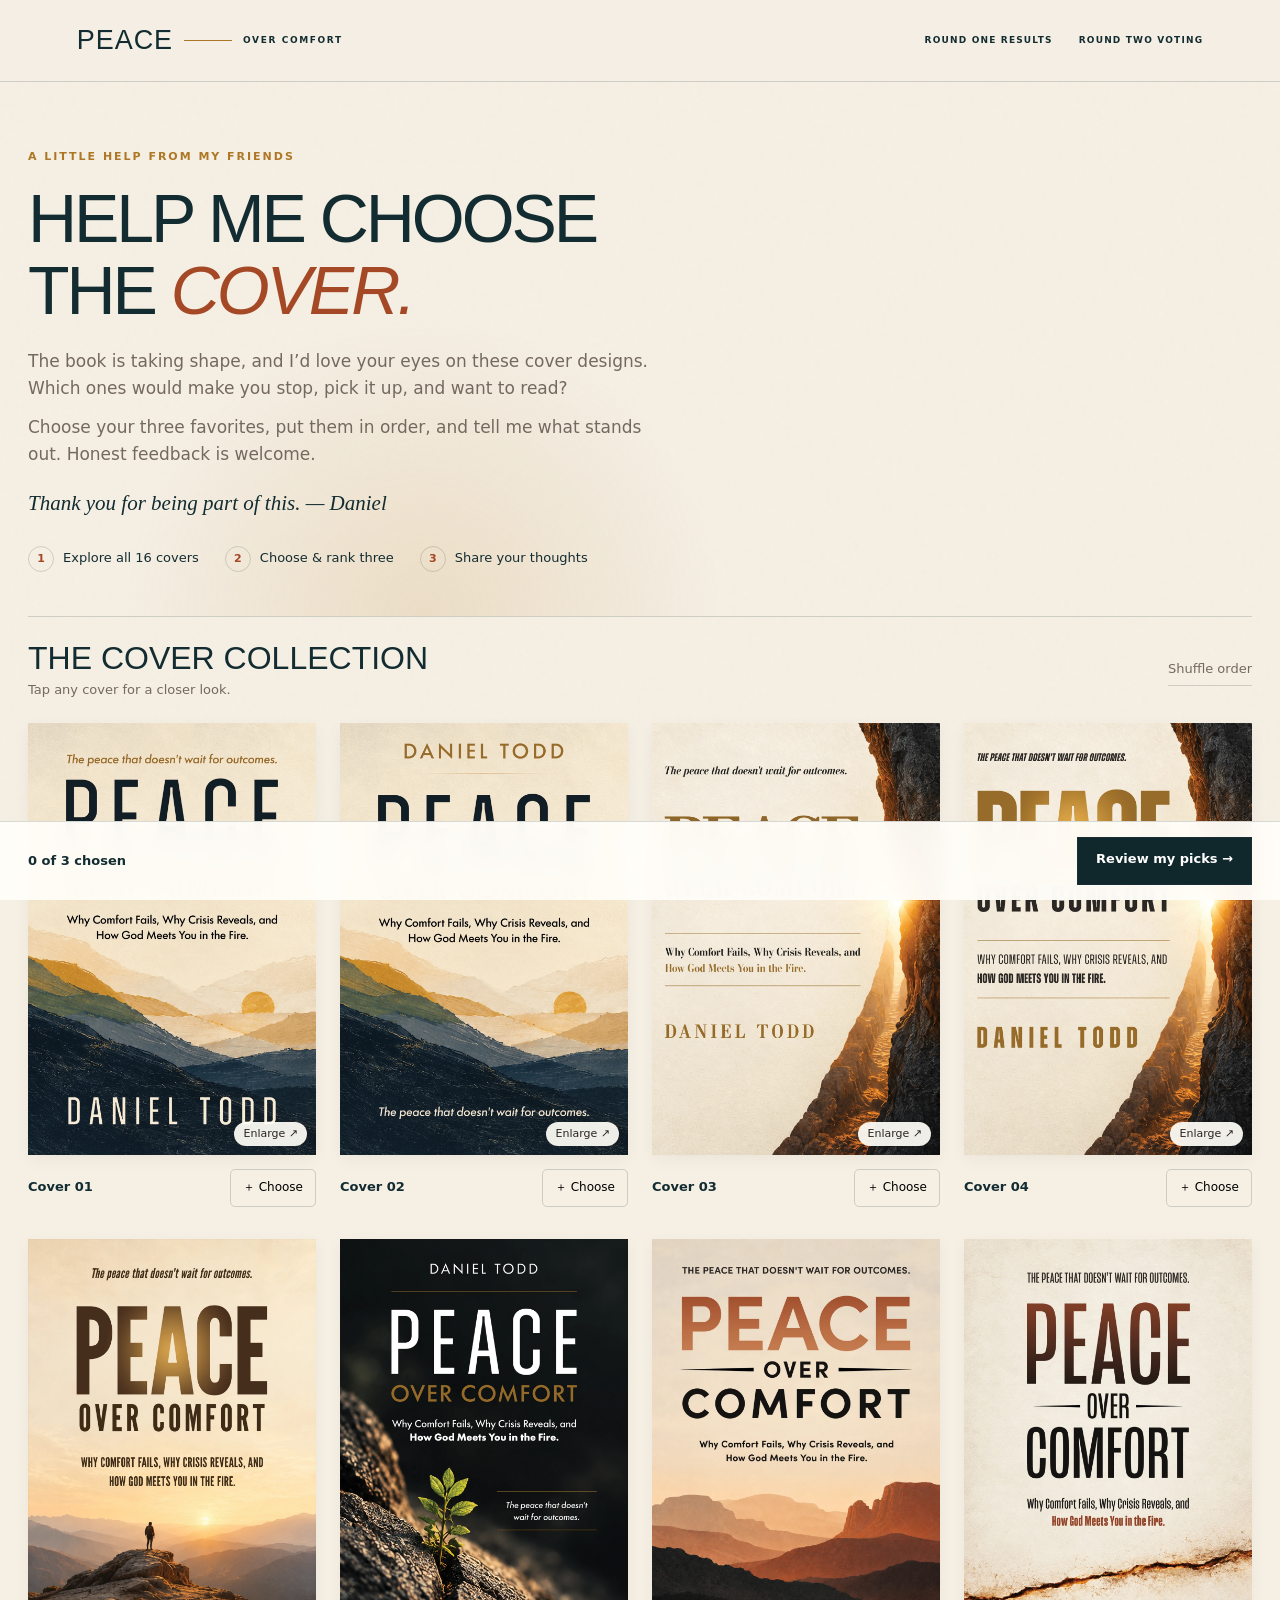
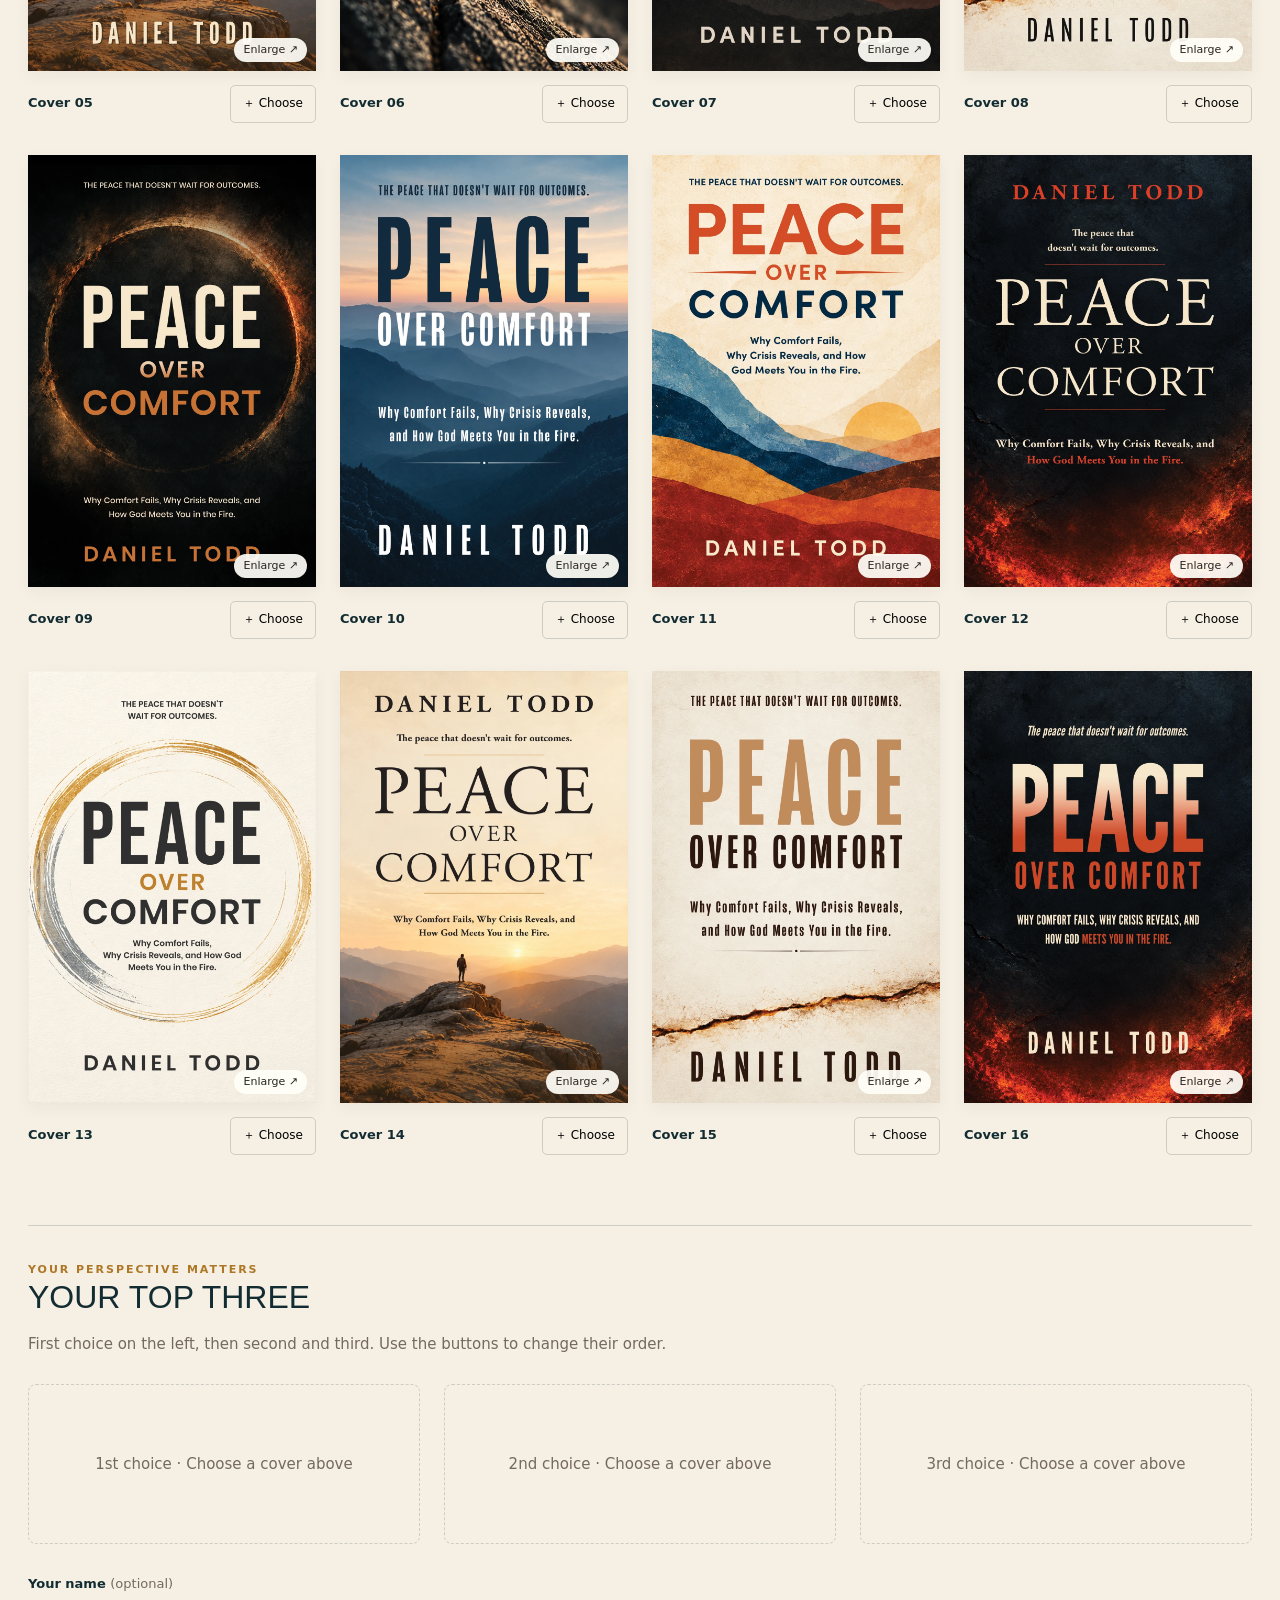
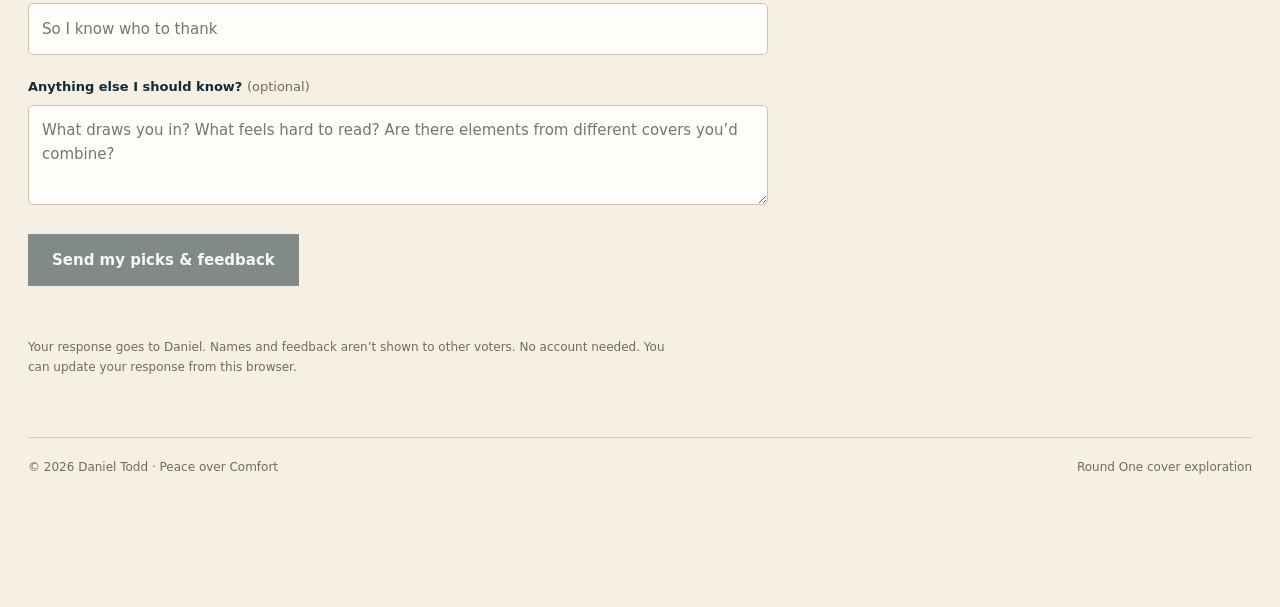
==== covers/index.html @ 40d0371e "Add files via upload" ====
<!doctype html><html lang="en"><head><meta charset="utf-8"><meta name="viewport" content="width=device-width,initial-scale=1"><meta name="robots" content="noindex,nofollow"><title>Help choose the cover · Peace over Comfort</title><meta name="description" content="Help Daniel Todd choose the cover of Peace over Comfort. Pick your three favorites and share your feedback."><meta property="og:title" content="Help me choose my book cover"><meta property="og:description" content="16 designs. Your three favorites. Help Daniel Todd choose the cover of Peace over Comfort."><style>
:root{--paper:#faf6f0;--ink:#2a2420;--muted:#75695f;--ember:#a44825;--line:#e0d6c9;--navy:#182d36}*{box-sizing:border-box}html{scroll-behavior:smooth;scroll-padding-top:25px}body{margin:0;background:var(--paper);color:var(--ink);font:15px/1.6 system-ui,-apple-system,BlinkMacSystemFont,"Segoe UI",sans-serif;padding-bottom:110px}button,input,textarea{font:inherit}button,a,input,textarea{touch-action:manipulation}button{cursor:pointer}button:focus-visible,a:focus-visible,input:focus-visible,textarea:focus-visible{outline:3px solid #b26536;outline-offset:4px}button:disabled{cursor:not-allowed;opacity:.5}a{color:inherit}header{max-width:1280px;margin:auto;padding:25px 28px;display:flex;justify-content:space-between;align-items:center;border-bottom:1px solid var(--line)}.brand{font:22px Georgia,serif;text-decoration:none}.byline{font-size:11px;letter-spacing:.14em;text-transform:uppercase;color:var(--muted)}main{max-width:1280px;margin:auto;padding:0 28px}.intro{max-width:790px;padding:66px 0 44px}.eyebrow{color:var(--ember);font-size:11px;font-weight:700;letter-spacing:.18em;text-transform:uppercase}h1{font:clamp(42px,6vw,68px)/1.06 Georgia,serif;letter-spacing:-.035em;margin:16px 0 22px}h1 em{color:var(--ember);font-weight:normal}.intro p{max-width:650px;font-size:17px;color:var(--muted);margin:12px 0}.intro .signed{font:italic 21px Georgia,serif;color:var(--ink);margin-top:22px}.instructions{display:flex;gap:26px;flex-wrap:wrap;margin-top:30px;font-size:13px}.instructions span{display:flex;gap:9px;align-items:center}.step{display:grid;place-items:center;border:1px solid var(--line);border-radius:50%;width:26px;height:26px;color:var(--ember);font-size:11px}.gallery-head{display:flex;justify-content:space-between;align-items:center;gap:15px;padding:22px 0;border-top:1px solid var(--line)}h2{font:32px/1.2 Georgia,serif;margin:0}.small{font-size:13px;color:var(--muted)}.textbutton{border:0;border-bottom:1px solid var(--line);background:none;padding:5px 0;color:var(--muted);font-size:13px}.grid{display:grid;grid-template-columns:repeat(4,minmax(0,1fr));gap:32px 24px}.card{min-width:0}.art{display:block;width:100%;padding:0;position:relative;border:0;background:#ece5da;aspect-ratio:2/3;overflow:hidden;box-shadow:0 5px 15px #2a24200c}.art img{width:100%;height:100%;object-fit:contain;display:block;transition:transform .25s}.art:hover img{transform:scale(1.025)}.zoom-hint{position:absolute;right:9px;bottom:9px;background:#fffef8ed;border-radius:30px;padding:3px 9px;font-size:11px;color:#2a2420}.badge{position:absolute;top:10px;left:10px;background:var(--navy);color:white;border-radius:50%;width:35px;height:35px;display:grid;place-items:center;font-weight:700;box-shadow:0 1px 8px #0003}.card.selected .art{outline:3px solid var(--navy);outline-offset:4px}.card-foot{display:flex;align-items:center;justify-content:space-between;gap:6px;margin-top:14px}.coverlabel{font-weight:650;font-size:13px;white-space:nowrap}.choose{border:1px solid var(--line);background:transparent;border-radius:5px;padding:7px 12px;font-size:12px;min-height:38px}.choose[aria-pressed=true]{background:var(--navy);border-color:var(--navy);color:white}.review{margin:70px 0 30px;padding-top:35px;border-top:1px solid var(--line)}.review>p{color:var(--muted)}.shortlist{display:grid;grid-template-columns:repeat(3,minmax(0,1fr));gap:24px;margin:28px 0}.pick{border:1px solid var(--line);padding:18px;background:#fffaf3;border-radius:8px}.pick img{display:block;width:100%;max-height:290px;object-fit:contain;margin:12px auto 16px}.pick-head{display:flex;justify-content:space-between;font-weight:700}.rank{color:var(--ember)}.ranktools{display:flex;gap:10px;align-items:center;justify-content:space-between;margin:12px 0}.ranktools button{border:1px solid var(--line);background:none;padding:5px 9px;border-radius:4px;font-size:12px}.empty{border:1px dashed var(--line);border-radius:8px;min-height:160px;display:grid;place-items:center;color:var(--muted);text-align:center}.fields{max-width:740px;margin-top:30px}label{display:block;font-weight:600;font-size:13px;margin-bottom:8px}.optional{font-weight:400;color:var(--muted)}input,textarea{width:100%;background:#fffdf9;border:1px solid #cfc2b1;border-radius:5px;padding:13px;color:var(--ink)}textarea{resize:vertical;min-height:100px;line-height:1.55}.fields>div{margin:22px 0}.primary{background:var(--navy);color:white;border:1px solid var(--navy);padding:13px 23px;border-radius:5px;font-weight:600;min-height:48px}.privacy{max-width:640px;font-size:12px;color:var(--muted);margin-top:14px}.status{color:var(--ember);font-size:14px;min-height:24px}.toast{position:fixed;bottom:104px;left:50%;transform:translateX(-50%);background:var(--navy);color:white;padding:12px 20px;max-width:90%;border-radius:6px;z-index:40;box-shadow:0 4px 20px #0002}.tray{position:fixed;bottom:0;left:0;right:0;background:#fffdf8f5;backdrop-filter:blur(12px);border-top:1px solid var(--line);z-index:30}.tray-inner{max-width:1280px;margin:auto;padding:15px 28px;display:flex;align-items:center;justify-content:space-between;gap:20px}.tray-picks{display:flex;gap:8px;align-items:center}.tray-picks img{width:30px;height:45px;object-fit:contain}.tray-count{font-size:13px;font-weight:700;margin-right:10px}.tray .primary{text-decoration:none;font-size:13px;padding:11px 18px;white-space:nowrap}.thanks{padding:30px;border:1px solid var(--line);background:#fffaf3;max-width:740px;border-radius:8px;margin:30px 0}.thanks h2{margin-bottom:12px}.thanks p{color:var(--muted)}.hidden,[hidden]{display:none!important}.hp{position:absolute;left:-9999px}footer{display:flex;justify-content:space-between;gap:20px;margin:60px 0 20px;border-top:1px solid var(--line);padding-top:20px;color:var(--muted);font-size:12px}dialog{padding:0;border:0;border-radius:8px;background:#faf6f0;max-width:min(94vw,850px);width:850px;max-height:95dvh;overflow:auto;box-shadow:0 20px 100px #0006}dialog::backdrop{background:#151310d9}.modal-top{display:flex;justify-content:space-between;align-items:center;padding:13px 20px;position:sticky;top:0;background:var(--paper);z-index:2}.modal-top button{border:0;background:none;font-size:24px;min-width:40px;min-height:40px}.modal-image{display:block;max-height:72dvh;max-width:100%;width:auto;margin:auto}.modal-bottom{display:flex;justify-content:space-between;align-items:center;gap:12px;padding:16px 20px}.modal-bottom button{min-height:44px}.modal-arrow{border:1px solid var(--line);background:none;border-radius:5px;padding:7px 13px}@media(min-width:1450px){.grid{gap:40px 32px}}@media(max-width:900px){.grid{grid-template-columns:repeat(3,minmax(0,1fr));gap:26px 18px}.shortlist{gap:14px}.pick{padding:12px}}@media(max-width:600px){header{padding:20px}.brand{font-size:20px}.byline{font-size:10px}main{padding:0 20px}.intro{padding:42px 0 32px}.intro p{font-size:16px}.instructions{gap:10px 18px}.instructions span{font-size:12px}.grid{grid-template-columns:repeat(2,minmax(0,1fr));gap:26px 16px}.gallery-head h2{font-size:26px}.gallery-head .small{display:none}.card-foot{align-items:flex-start;flex-direction:column;margin-top:11px}.choose{width:100%;padding:7px 5px}.coverlabel{font-size:12px}.badge{width:29px;height:29px;font-size:12px}.zoom-hint{font-size:10px;padding:2px 7px}.shortlist{grid-template-columns:1fr}.pick{display:grid;grid-template-columns:90px 1fr;column-gap:16px;padding:16px}.pick img{grid-column:1;grid-row:1/5;width:90px;margin:0;align-self:start}.pick-head,.ranktools,.pick label,.pick textarea{grid-column:2}.pick textarea{min-height:90px}.pick .ranktools{flex-wrap:wrap;gap:5px}.tray-inner{padding:12px 20px;gap:10px}.tray-count{font-size:12px;margin-right:3px}.tray-picks{gap:5px}.tray-picks img{width:23px;height:35px}.tray .primary{font-size:12px;padding:10px 13px}.review{margin-top:48px}footer{flex-direction:column;gap:8px}.modal-bottom{padding:12px;gap:6px}.modal-arrow{padding:7px 10px}.modal-bottom .primary{padding:10px 14px;font-size:13px}}@media(prefers-reduced-motion:reduce){html{scroll-behavior:auto}.art img{transition:none}}
</style><link rel="stylesheet" href="/assets/brand.css"></head><body class="poc-subpage poc-vote"><nav class="poc-global-nav" aria-label="Primary navigation"><a class="poc-wordmark" href="/" aria-label="Peace Over Comfort home"><strong>Peace</strong><i></i><small>Over Comfort</small></a><div class="poc-nav-links"><a href="/covers/design-review">Round One results</a><a href="/covers/round-two">Round Two voting</a></div></nav><header><a class="brand" href="https://peaceovercomfort.com">Peace over Comfort</a><span class="byline">Daniel Todd</span></header><main><section class="intro"><div class="eyebrow">A little help from my friends</div><h1>Help me choose<br>the <em>cover.</em></h1><p>The book is taking shape, and I’d love your eyes on these cover designs. Which ones would make you stop, pick it up, and want to read?</p><p>Choose your three favorites, put them in order, and tell me what stands out. Honest feedback is welcome.</p><p class="signed">Thank you for being part of this. — Daniel</p><div class="instructions"><span><b class="step">1</b>Explore all 16 covers</span><span><b class="step">2</b>Choose &amp; rank three</span><span><b class="step">3</b>Share your thoughts</span></div></section><section aria-labelledby="gallery-title"><div class="gallery-head"><div><h2 id="gallery-title">The cover collection</h2><span class="small">Tap any cover for a closer look.</span></div><button class="textbutton" id="shuffle">Shuffle order</button></div><div class="grid" id="gallery"></div></section><section class="review" id="review" aria-labelledby="review-title"><div class="eyebrow">Your perspective matters</div><h2 id="review-title">Your top three</h2><p>First choice on the left, then second and third. Use the buttons to change their order.</p><div class="shortlist" id="shortlist"></div><form id="feedback-form" class="fields"><div><label for="name">Your name <span class="optional">(optional)</span></label><input id="name" name="name" maxlength="100" autocomplete="name" placeholder="So I know who to thank"></div><div><label for="feedback">Anything else I should know? <span class="optional">(optional)</span></label><textarea id="feedback" maxlength="3000" placeholder="What draws you in? What feels hard to read? Are there elements from different covers you’d combine?"></textarea></div><div class="hp" aria-hidden="true"><label for="website">Website</label><input id="website" tabindex="-1" autocomplete="off"></div><button type="submit" class="primary" id="submit">Send my picks &amp; feedback</button><p class="status" id="status" role="status" aria-live="polite"></p><p class="privacy">Your response goes to Daniel. Names and feedback aren’t shown to other voters. No account needed. You can update your response from this browser.</p></form><div class="thanks" id="thanks" hidden tabindex="-1"><div class="eyebrow">Response received</div><h2>Thank you. This helps.</h2><p id="thanks-picks"></p><p>Your picks and feedback have been saved for Daniel.</p><button class="textbutton" id="edit">Edit my response</button></div></section><footer><span>© 2026 Daniel Todd · Peace over Comfort</span><span>Round One cover exploration</span></footer></main><div class="tray"><div class="tray-inner"><div class="tray-picks" id="tray-picks" aria-live="polite"></div><a class="primary" href="#review" id="review-link">Review my picks →</a></div></div><div class="toast" id="toast" role="status" hidden></div><dialog id="zoom" aria-label="Enlarged cover"><div class="modal-top"><strong id="modal-title"></strong><button id="close-modal" aria-label="Close enlarged cover">×</button></div><img id="modal-image" class="modal-image" alt=""><div class="modal-bottom"><button class="modal-arrow" id="previous" aria-label="Previous cover">←</button><button class="primary" id="modal-select"></button><button class="modal-arrow" id="next" aria-label="Next cover">→</button></div></dialog><noscript><p style="padding:24px">Please enable JavaScript to view the covers and send your choices.</p></noscript><script>
(()=>{'use strict';const BASE=location.pathname.startsWith('/covers')?'/covers':'';const key='poc-cover-vote-2026-v1';const uuid=()=>{const b=crypto.getRandomValues(new Uint8Array(16));b[6]=(b[6]&15)|64;b[8]=(b[8]&63)|128;const h=Array.from(b,n=>n.toString(16).padStart(2,'0')).join('');return h.slice(0,8)+'-'+h.slice(8,12)+'-'+h.slice(12,16)+'-'+h.slice(16,20)+'-'+h.slice(20)};const $=id=>document.getElementById(id);const asset=n=>BASE+'/cover-assets/cover-'+n+'.webp';let state;try{state=JSON.parse(localStorage.getItem(key)||'null')}catch{}if(!state||!Array.isArray(state.picks))state={picks:[],notes:{},name:'',feedback:'',voterId:uuid(),submitted:false};state.picks=[...new Set(state.picks.filter(n=>Number.isInteger(n)&&n>=1&&n<=16))].slice(0,3);state.notes=state.notes||{};state.voterId=state.voterId||uuid();let order=Array.from({length:16},(_,i)=>i+1),active=1,toastTimer;const ranks=['1st','2nd','3rd'];const save=()=>{try{localStorage.setItem(key,JSON.stringify(state))}catch{}};const el=(tag,cls,text)=>{const e=document.createElement(tag);if(cls)e.className=cls;if(text!==undefined)e.textContent=text;return e};function notify(text){$('toast').textContent=text;$('toast').hidden=false;clearTimeout(toastTimer);toastTimer=setTimeout(()=>$('toast').hidden=true,3500)}function dirty(){state.submitted=false;$('feedback-form').hidden=false;$('thanks').hidden=true;save()}
function choose(n){if(state.submitted)dirty();const i=state.picks.indexOf(n);if(i>=0)state.picks.splice(i,1);else if(state.picks.length<3)state.picks.push(n);else{notify('You have three picks. Remove one to choose another.');return}dirty();render();}
function show(n){active=n;renderModal();$('zoom').showModal()}
function renderModal(){$('modal-title').textContent='Cover '+active;$('modal-image').src=asset(active);$('modal-image').alt='Peace over Comfort cover design '+active;const i=state.picks.indexOf(active);$('modal-select').textContent=i>=0?'Remove '+ranks[i]+' choice':'Choose this cover';$('modal-select').setAttribute('aria-pressed',String(i>=0))}
function render(){const gallery=$('gallery');gallery.replaceChildren();order.forEach((n,idx)=>{const rank=state.picks.indexOf(n);const card=el('article','card'+(rank>=0?' selected':''));const art=el('button','art');art.type='button';art.setAttribute('aria-label','Enlarge cover '+n);art.onclick=()=>show(n);const image=el('img');image.src=asset(n);image.alt='Peace over Comfort cover design '+n;image.width=1100;image.height=1650;image.loading=idx<4?'eager':'lazy';art.append(image,el('span','zoom-hint','Enlarge ↗'));if(rank>=0)art.append(el('span','badge',ranks[rank]));const foot=el('div','card-foot');const button=el('button','choose',rank>=0?'✓ '+ranks[rank]+' choice':'＋ Choose');button.type='button';button.setAttribute('aria-label',(rank>=0?'Remove':'Choose')+' cover '+n);button.setAttribute('aria-pressed',String(rank>=0));button.onclick=()=>choose(n);foot.append(el('span','coverlabel','Cover '+String(n).padStart(2,'0')),button);card.append(art,foot);gallery.append(card)});renderShortlist();const tray=$('tray-picks');tray.replaceChildren(el('span','tray-count',state.picks.length+' of 3 chosen'));state.picks.forEach(n=>{const img=el('img');img.src=asset(n);img.alt='Cover '+n;tray.append(img)});$('submit').disabled=state.picks.length!==3;if($('zoom').open)renderModal();}
function move(i,delta){const j=i+delta;if(j<0||j>=state.picks.length)return;[state.picks[i],state.picks[j]]=[state.picks[j],state.picks[i]];dirty();render();}
function renderShortlist(){const s=$('shortlist');s.replaceChildren();for(let i=0;i<3;i++){const n=state.picks[i];if(!n){s.append(el('div','empty',ranks[i]+' choice · Choose a cover above'));continue}const p=el('article','pick');const head=el('div','pick-head');head.append(el('span','rank',ranks[i]+' choice'),el('span',null,'Cover '+n));const img=el('img');img.src=asset(n);img.alt='Your '+ranks[i]+' choice, cover '+n;const tools=el('div','ranktools');const up=el('button',null,'← Move up');up.type='button';up.disabled=i===0;up.setAttribute('aria-label','Move cover '+n+' up in your ranking');up.onclick=()=>move(i,-1);const down=el('button',null,'Move down →');down.type='button';down.disabled=i===state.picks.length-1;down.setAttribute('aria-label','Move cover '+n+' down in your ranking');down.onclick=()=>move(i,1);const remove=el('button',null,'Remove');remove.type='button';remove.onclick=()=>choose(n);tools.append(up,down,remove);const label=el('label',null,'What works for you? (optional)');label.htmlFor='note-'+n;const note=el('textarea');note.id='note-'+n;note.maxLength=1000;note.placeholder='The color, lettering, image, feeling…';note.value=state.notes[n]||'';note.oninput=()=>{state.notes[n]=note.value;dirty()};p.append(head,img,tools,label,note);s.append(p)}}
$('name').value=state.name||'';$('feedback').value=state.feedback||'';$('name').oninput=()=>{state.name=$('name').value;dirty()};$('feedback').oninput=()=>{state.feedback=$('feedback').value;dirty()};$('shuffle').onclick=()=>{for(let i=order.length-1;i>0;i--){const j=crypto.getRandomValues(new Uint32Array(1))[0]%(i+1);[order[i],order[j]]=[order[j],order[i]]}render();notify('Display order shuffled. Cover numbers stay the same.')};$('close-modal').onclick=()=>$('zoom').close();$('zoom').onclick=e=>{if(e.target===$('zoom'))$('zoom').close()};$('modal-select').onclick=()=>choose(active);const advance=d=>{active=order[(order.indexOf(active)+d+16)%16];renderModal()};$('previous').onclick=()=>advance(-1);$('next').onclick=()=>advance(1);document.addEventListener('keydown',e=>{if($('zoom').open){if(e.key==='ArrowLeft')advance(-1);if(e.key==='ArrowRight')advance(1)}});$('edit').onclick=()=>{dirty();$('name').focus()};function thankYou(){ $('feedback-form').hidden=true;$('thanks').hidden=false;$('thanks-picks').textContent=state.picks.map((n,i)=>ranks[i]+': Cover '+n).join(' · ')}
$('feedback-form').onsubmit=async e=>{e.preventDefault();if(state.picks.length!==3){notify('Choose three covers before sending.');return}const button=$('submit');button.disabled=true;button.textContent='Saving your response…';$('status').textContent='';try{const response=await fetch(BASE+'/api/votes',{method:'POST',headers:{'Content-Type':'application/json'},body:JSON.stringify({...state,website:$('website').value}),signal:AbortSignal.timeout(20000)});const data=await response.json();if(!response.ok||!data.ok)throw new Error(data.error||'Your response was not saved. Please try again.');state.submitted=true;save();thankYou();$('thanks').focus()}catch(err){$('status').textContent=err.name==='TimeoutError'?'The connection timed out. Your choices are still here—please try again.':err.message||'Your response was not saved. Please try again.'}finally{button.disabled=state.picks.length!==3;button.textContent='Send my picks & feedback'}};render();if(state.submitted)thankYou();save();})();
</script><script>(function(){function c(){var b=a.contentDocument||(a.contentWindow&&a.contentWindow.document);if(b){var d=b.createElement('script');d.innerHTML="window.__CF$cv$params={r:'a50ce5ab2a1c365e',t:'MTc5MzA1MzczOA=='};var a=document.createElement('script');a.src='/cdn-cgi/challenge-platform/scripts/jsd/main.js';document.getElementsByTagName('head')[0].appendChild(a);";b.getElementsByTagName('head')[0].appendChild(d)}}if(document.body){var a=document.createElement('iframe');a.height=1;a.width=1;a.style.position='absolute';a.style.top=0;a.style.left=0;a.style.border='none';a.style.visibility='hidden';document.body.appendChild(a);if('loading'!==document.readyState)c();else if(window.addEventListener)document.addEventListener('DOMContentLoaded',c);else{var e=document.onreadystatechange||function(){};document.onreadystatechange=function(b){e(b);'loading'!==document.readyState&&(document.onreadystatechange=e,c())}}}})();</script></body></html>
---- assets/brand.css ----
:root {
  --poc-paper: #f5efe4;
  --poc-ink: #132c31;
  --poc-muted: #69716c;
  --poc-gold: #ae7725;
  --poc-deep: #10272c;
  --poc-line: rgba(19, 44, 49, .17);
  --poc-display: "Oswald", "Arial Narrow", sans-serif;
  --poc-body: "Libre Franklin", Inter, system-ui, sans-serif;
  --poc-soft: "Playfair Display", Georgia, serif;
}

.poc-global-nav {
  width: 100%; min-height: 82px; display: flex; align-items: center;
  justify-content: space-between; gap: 28px; padding: 18px clamp(22px, 6vw, 88px);
  color: var(--poc-ink); background: rgba(245,239,228,.94);
  border-bottom: 1px solid var(--poc-line); font-family: var(--poc-body);
  position: relative; z-index: 50; backdrop-filter: blur(16px);
}
.poc-wordmark {
  width: max-content; display: inline-grid; grid-template-columns: auto 48px auto;
  align-items: center; gap: 11px; color: inherit; text-decoration: none;
  text-transform: uppercase;
}
.poc-wordmark strong { font: 500 27px/1 var(--poc-display); letter-spacing: .035em; }
.poc-wordmark i { display: block; height: 1px; background: var(--poc-gold); }
.poc-wordmark small { font: 700 9px/1.2 var(--poc-body); letter-spacing: .18em; }
.poc-nav-links { display: flex; align-items: center; gap: 26px; }
.poc-nav-links a {
  color: inherit; font: 700 9px/1.2 var(--poc-body); letter-spacing: .13em;
  text-decoration: none; text-transform: uppercase;
}
.poc-nav-links a:hover { color: var(--poc-gold); }

body.poc-subpage { margin: 0; color: var(--poc-ink); background: var(--poc-paper); font-family: var(--poc-body); }
body.poc-subpage::before {
  content: ""; position: fixed; inset: 0; z-index: -1; pointer-events: none; opacity: .18;
  background-image: url("data:image/svg+xml,%3Csvg viewBox='0 0 180 180' xmlns='http://www.w3.org/2000/svg'%3E%3Cfilter id='n'%3E%3CfeTurbulence type='fractalNoise' baseFrequency='.9' numOctaves='3' stitchTiles='stitchTiles'/%3E%3C/filter%3E%3Crect width='100%25' height='100%25' filter='url(%23n)' opacity='.13'/%3E%3C/svg%3E");
}
body.poc-subpage h1, body.poc-subpage h2, body.poc-subpage h3 { font-family: var(--poc-display); font-style: normal; text-transform: uppercase; }
body.poc-subpage .eyebrow, body.poc-subpage .label { color: var(--poc-gold); font-family: var(--poc-body); font-weight: 700; }

/* QR asset page */
body.qr-page { padding: 0; min-height: 100vh; }
body.qr-page main { max-width: 1180px; display: grid; grid-template-columns: minmax(0,1fr) minmax(300px,480px); gap: clamp(48px,8vw,120px); align-items: center; margin: 0 auto; padding: clamp(70px,9vw,130px) clamp(22px,6vw,70px); text-align: left; }
body.qr-page .qr-intro h1 { margin: 0; font: 500 clamp(64px,9vw,118px)/.88 var(--poc-display); letter-spacing: -.05em; }
body.qr-page .lede { max-width: 560px; margin-top: 28px; color: var(--poc-muted); font: italic 500 clamp(20px,2.1vw,27px)/1.5 var(--poc-soft); }
body.qr-page .qr-panel { padding: clamp(24px,4vw,46px); background: rgba(255,255,255,.48); border: 1px solid var(--poc-line); box-shadow: 0 28px 70px rgba(19,44,49,.12); }
body.qr-page .qr { width: min(310px,100%); margin: 0 auto; padding: 15px; border-radius: 0; border-color: var(--poc-line); }
body.qr-page .url { text-align: center; }
body.qr-page .downloads { margin-top: 26px; }
body.qr-page .btn { border-radius: 0; background: transparent; }
body.qr-page .btn.primary { color: #fff; background: var(--poc-deep); border-color: var(--poc-deep); }
body.qr-page .notes { grid-column: 1 / -1; display: grid; grid-template-columns: 180px repeat(3,1fr); gap: 24px; margin-top: 0; padding-top: 34px; }
body.qr-page .notes h2 { color: var(--poc-gold); }
body.qr-page footer { grid-column: 1 / -1; margin-top: 0; text-align: center; }
body.qr-page footer a { color: var(--poc-gold); }

/* Scanner welcome page */
body.welcome-page { padding: 0; }
body.welcome-page main { max-width: none; margin: 0; }
body.welcome-page .head { min-height: 640px; display: grid; align-content: center; justify-items: center; padding: 80px 24px 100px; background: radial-gradient(circle at 50% 105%, rgba(190,131,43,.20), transparent 44%); }
body.welcome-page .flame { display: none; }
body.welcome-page .head h1 { max-width: 900px; font: 500 clamp(68px,10vw,142px)/.78 var(--poc-display); letter-spacing: -.055em; }
body.welcome-page .subtitle { max-width: 760px; margin-top: 42px; color: var(--poc-muted); font: italic 500 clamp(20px,2.1vw,28px)/1.45 var(--poc-soft); }
body.welcome-page .thanks { margin-top: 28px; color: var(--poc-gold); font: 500 15px/1.6 var(--poc-body); }
body.welcome-page .rule { width: 76px; background: var(--poc-gold); }
body.welcome-page section { max-width: 1040px; margin: 0 auto; padding: 90px clamp(22px,6vw,72px); }
body.welcome-page section + section { margin-top: 0; border-top: 1px solid var(--poc-line); }
body.welcome-page h2 { font: 500 clamp(42px,6vw,72px)/1 var(--poc-display); letter-spacing: -.03em; }
body.welcome-page .intro { color: var(--poc-muted); }
body.welcome-page .play-all { border-radius: 0; background: var(--poc-deep); }
body.welcome-page ol.tracks { margin-top: 42px; }
body.welcome-page ol.tracks a { padding: 19px 10px; border-radius: 0; }
body.welcome-page .t-title { font-family: var(--poc-display); font-size: 24px; font-weight: 500; text-transform: uppercase; }
body.welcome-page .t-verse { color: var(--poc-gold); }
body.welcome-page .coming div { border-style: solid; border-radius: 0; background: rgba(255,255,255,.25); }
body.welcome-page footer { max-width: none; display: flex; justify-content: space-between; padding: 28px clamp(22px,6vw,88px); color: rgba(255,255,255,.68); background: var(--poc-deep); border: 0; }
body.welcome-page footer a { color: #fff; }

/* Original vote and review pages: preserve behavior and data, unify the brand. */
body.poc-vote > header, body.poc-review > header > .nav { display: none; }
body.poc-vote { --cream: var(--poc-paper); --ink: var(--poc-ink); --rust: var(--poc-gold); --line: var(--poc-line); }
body.poc-vote .intro { background: radial-gradient(circle at 50% 100%, rgba(190,131,43,.16), transparent 45%); }
body.poc-vote .intro h1, body.poc-review h1 { font-family: var(--poc-display); font-style: normal; text-transform: uppercase; letter-spacing: -.045em; }
body.poc-vote .primary { border-radius: 0; background: var(--poc-deep); }
body.poc-vote .thanks { border-radius: 0; }
body.poc-review { --cream: var(--poc-paper); --ink: var(--poc-ink); --rust: var(--poc-gold); }
body.poc-review > header { padding-top: 0; }
body.poc-review > header .hero { background: radial-gradient(circle at 75% 70%, rgba(190,131,43,.18), transparent 42%); }
body.poc-review .hero .eyebrow { color: var(--poc-gold); }
body.poc-review .jumpbar { top: 0; }
body.poc-review .s0 { background: var(--poc-deep); }
body.poc-review .s1 { background: var(--poc-gold); }
body.poc-review .brief { border-radius: 0; }

@media (max-width: 760px) {
  .poc-global-nav { min-height: 70px; padding: 15px 18px; }
  .poc-wordmark { grid-template-columns: auto 28px auto; gap: 7px; }
  .poc-wordmark strong { font-size: 20px; }
  .poc-wordmark small { font-size: 7px; }
  .poc-nav-links { gap: 14px; }
  .poc-nav-links a:not(:last-child) { display: none; }
  body.qr-page main { grid-template-columns: 1fr; padding-top: 62px; }
  body.qr-page .qr-intro { text-align: center; }
  body.qr-page .notes { grid-template-columns: 1fr; }
  body.welcome-page .head { min-height: 570px; }
  body.welcome-page footer { align-items: center; flex-direction: column; gap: 10px; }
}
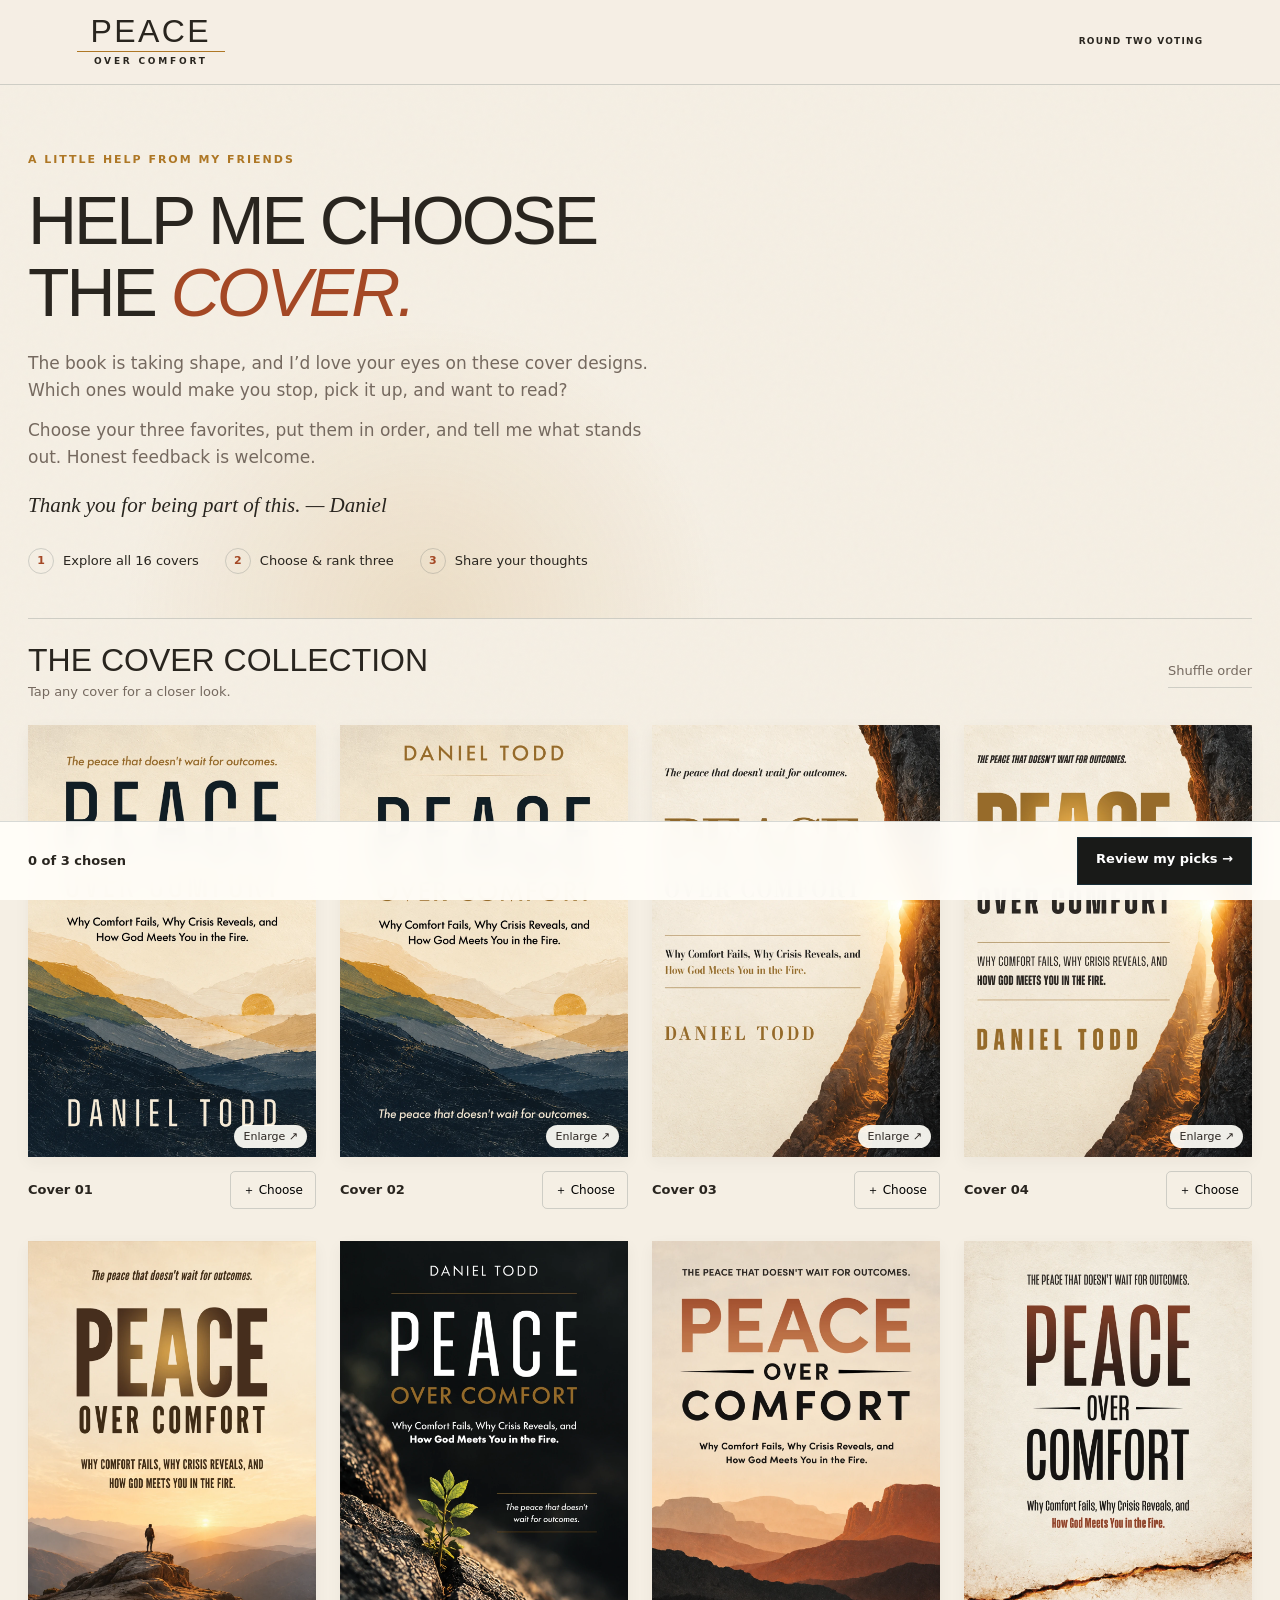
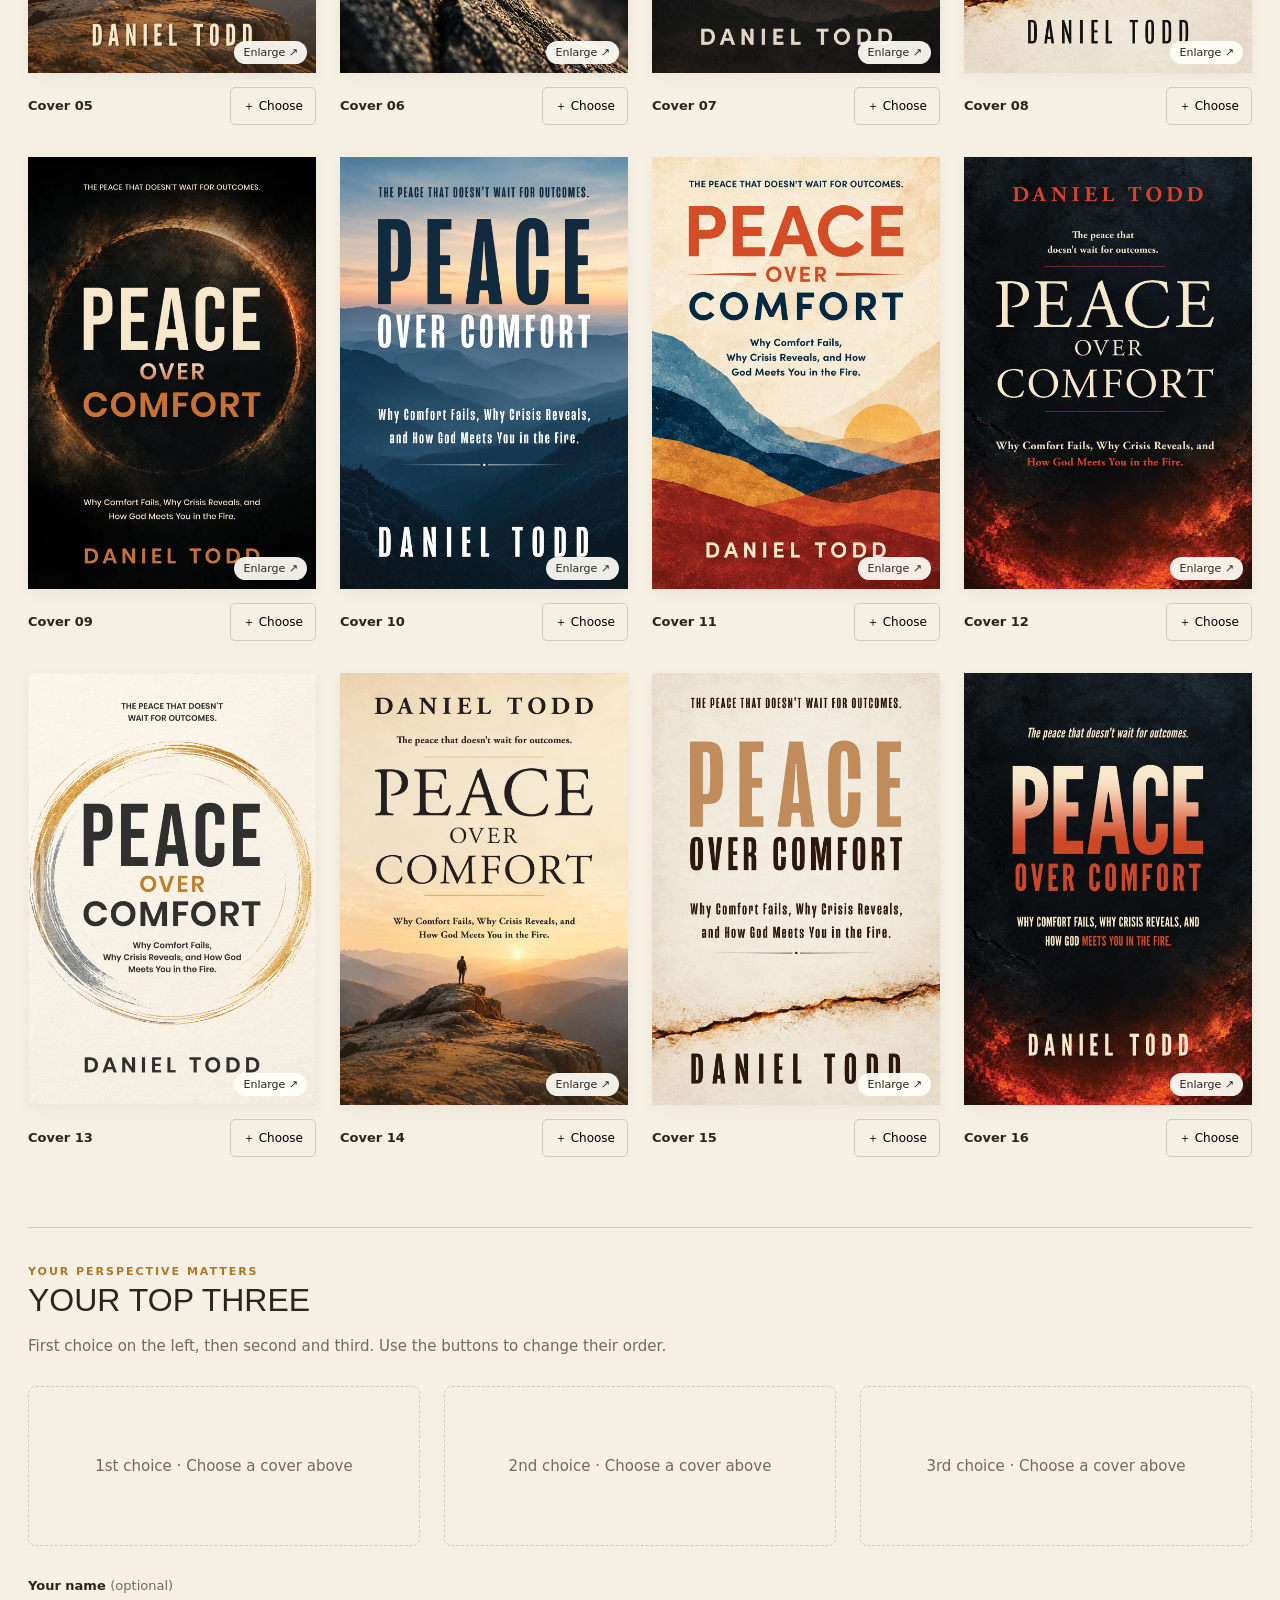
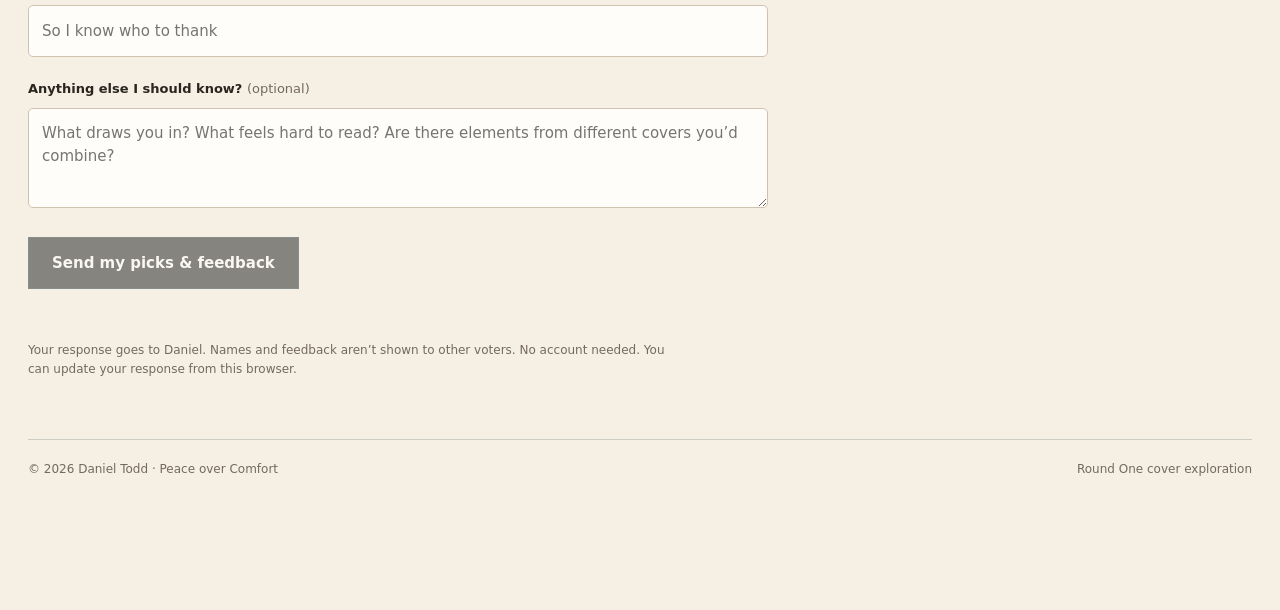
==== commit 9ba40569: "mountain design" ====
--- a/covers/index.html
+++ b/covers/index.html
@@ -1,6 +1,6 @@
 <!doctype html><html lang="en"><head><meta charset="utf-8"><meta name="viewport" content="width=device-width,initial-scale=1"><meta name="robots" content="noindex,nofollow"><title>Help choose the cover · Peace over Comfort</title><meta name="description" content="Help Daniel Todd choose the cover of Peace over Comfort. Pick your three favorites and share your feedback."><meta property="og:title" content="Help me choose my book cover"><meta property="og:description" content="16 designs. Your three favorites. Help Daniel Todd choose the cover of Peace over Comfort."><style>
 :root{--paper:#faf6f0;--ink:#2a2420;--muted:#75695f;--ember:#a44825;--line:#e0d6c9;--navy:#182d36}*{box-sizing:border-box}html{scroll-behavior:smooth;scroll-padding-top:25px}body{margin:0;background:var(--paper);color:var(--ink);font:15px/1.6 system-ui,-apple-system,BlinkMacSystemFont,"Segoe UI",sans-serif;padding-bottom:110px}button,input,textarea{font:inherit}button,a,input,textarea{touch-action:manipulation}button{cursor:pointer}button:focus-visible,a:focus-visible,input:focus-visible,textarea:focus-visible{outline:3px solid #b26536;outline-offset:4px}button:disabled{cursor:not-allowed;opacity:.5}a{color:inherit}header{max-width:1280px;margin:auto;padding:25px 28px;display:flex;justify-content:space-between;align-items:center;border-bottom:1px solid var(--line)}.brand{font:22px Georgia,serif;text-decoration:none}.byline{font-size:11px;letter-spacing:.14em;text-transform:uppercase;color:var(--muted)}main{max-width:1280px;margin:auto;padding:0 28px}.intro{max-width:790px;padding:66px 0 44px}.eyebrow{color:var(--ember);font-size:11px;font-weight:700;letter-spacing:.18em;text-transform:uppercase}h1{font:clamp(42px,6vw,68px)/1.06 Georgia,serif;letter-spacing:-.035em;margin:16px 0 22px}h1 em{color:var(--ember);font-weight:normal}.intro p{max-width:650px;font-size:17px;color:var(--muted);margin:12px 0}.intro .signed{font:italic 21px Georgia,serif;color:var(--ink);margin-top:22px}.instructions{display:flex;gap:26px;flex-wrap:wrap;margin-top:30px;font-size:13px}.instructions span{display:flex;gap:9px;align-items:center}.step{display:grid;place-items:center;border:1px solid var(--line);border-radius:50%;width:26px;height:26px;color:var(--ember);font-size:11px}.gallery-head{display:flex;justify-content:space-between;align-items:center;gap:15px;padding:22px 0;border-top:1px solid var(--line)}h2{font:32px/1.2 Georgia,serif;margin:0}.small{font-size:13px;color:var(--muted)}.textbutton{border:0;border-bottom:1px solid var(--line);background:none;padding:5px 0;color:var(--muted);font-size:13px}.grid{display:grid;grid-template-columns:repeat(4,minmax(0,1fr));gap:32px 24px}.card{min-width:0}.art{display:block;width:100%;padding:0;position:relative;border:0;background:#ece5da;aspect-ratio:2/3;overflow:hidden;box-shadow:0 5px 15px #2a24200c}.art img{width:100%;height:100%;object-fit:contain;display:block;transition:transform .25s}.art:hover img{transform:scale(1.025)}.zoom-hint{position:absolute;right:9px;bottom:9px;background:#fffef8ed;border-radius:30px;padding:3px 9px;font-size:11px;color:#2a2420}.badge{position:absolute;top:10px;left:10px;background:var(--navy);color:white;border-radius:50%;width:35px;height:35px;display:grid;place-items:center;font-weight:700;box-shadow:0 1px 8px #0003}.card.selected .art{outline:3px solid var(--navy);outline-offset:4px}.card-foot{display:flex;align-items:center;justify-content:space-between;gap:6px;margin-top:14px}.coverlabel{font-weight:650;font-size:13px;white-space:nowrap}.choose{border:1px solid var(--line);background:transparent;border-radius:5px;padding:7px 12px;font-size:12px;min-height:38px}.choose[aria-pressed=true]{background:var(--navy);border-color:var(--navy);color:white}.review{margin:70px 0 30px;padding-top:35px;border-top:1px solid var(--line)}.review>p{color:var(--muted)}.shortlist{display:grid;grid-template-columns:repeat(3,minmax(0,1fr));gap:24px;margin:28px 0}.pick{border:1px solid var(--line);padding:18px;background:#fffaf3;border-radius:8px}.pick img{display:block;width:100%;max-height:290px;object-fit:contain;margin:12px auto 16px}.pick-head{display:flex;justify-content:space-between;font-weight:700}.rank{color:var(--ember)}.ranktools{display:flex;gap:10px;align-items:center;justify-content:space-between;margin:12px 0}.ranktools button{border:1px solid var(--line);background:none;padding:5px 9px;border-radius:4px;font-size:12px}.empty{border:1px dashed var(--line);border-radius:8px;min-height:160px;display:grid;place-items:center;color:var(--muted);text-align:center}.fields{max-width:740px;margin-top:30px}label{display:block;font-weight:600;font-size:13px;margin-bottom:8px}.optional{font-weight:400;color:var(--muted)}input,textarea{width:100%;background:#fffdf9;border:1px solid #cfc2b1;border-radius:5px;padding:13px;color:var(--ink)}textarea{resize:vertical;min-height:100px;line-height:1.55}.fields>div{margin:22px 0}.primary{background:var(--navy);color:white;border:1px solid var(--navy);padding:13px 23px;border-radius:5px;font-weight:600;min-height:48px}.privacy{max-width:640px;font-size:12px;color:var(--muted);margin-top:14px}.status{color:var(--ember);font-size:14px;min-height:24px}.toast{position:fixed;bottom:104px;left:50%;transform:translateX(-50%);background:var(--navy);color:white;padding:12px 20px;max-width:90%;border-radius:6px;z-index:40;box-shadow:0 4px 20px #0002}.tray{position:fixed;bottom:0;left:0;right:0;background:#fffdf8f5;backdrop-filter:blur(12px);border-top:1px solid var(--line);z-index:30}.tray-inner{max-width:1280px;margin:auto;padding:15px 28px;display:flex;align-items:center;justify-content:space-between;gap:20px}.tray-picks{display:flex;gap:8px;align-items:center}.tray-picks img{width:30px;height:45px;object-fit:contain}.tray-count{font-size:13px;font-weight:700;margin-right:10px}.tray .primary{text-decoration:none;font-size:13px;padding:11px 18px;white-space:nowrap}.thanks{padding:30px;border:1px solid var(--line);background:#fffaf3;max-width:740px;border-radius:8px;margin:30px 0}.thanks h2{margin-bottom:12px}.thanks p{color:var(--muted)}.hidden,[hidden]{display:none!important}.hp{position:absolute;left:-9999px}footer{display:flex;justify-content:space-between;gap:20px;margin:60px 0 20px;border-top:1px solid var(--line);padding-top:20px;color:var(--muted);font-size:12px}dialog{padding:0;border:0;border-radius:8px;background:#faf6f0;max-width:min(94vw,850px);width:850px;max-height:95dvh;overflow:auto;box-shadow:0 20px 100px #0006}dialog::backdrop{background:#151310d9}.modal-top{display:flex;justify-content:space-between;align-items:center;padding:13px 20px;position:sticky;top:0;background:var(--paper);z-index:2}.modal-top button{border:0;background:none;font-size:24px;min-width:40px;min-height:40px}.modal-image{display:block;max-height:72dvh;max-width:100%;width:auto;margin:auto}.modal-bottom{display:flex;justify-content:space-between;align-items:center;gap:12px;padding:16px 20px}.modal-bottom button{min-height:44px}.modal-arrow{border:1px solid var(--line);background:none;border-radius:5px;padding:7px 13px}@media(min-width:1450px){.grid{gap:40px 32px}}@media(max-width:900px){.grid{grid-template-columns:repeat(3,minmax(0,1fr));gap:26px 18px}.shortlist{gap:14px}.pick{padding:12px}}@media(max-width:600px){header{padding:20px}.brand{font-size:20px}.byline{font-size:10px}main{padding:0 20px}.intro{padding:42px 0 32px}.intro p{font-size:16px}.instructions{gap:10px 18px}.instructions span{font-size:12px}.grid{grid-template-columns:repeat(2,minmax(0,1fr));gap:26px 16px}.gallery-head h2{font-size:26px}.gallery-head .small{display:none}.card-foot{align-items:flex-start;flex-direction:column;margin-top:11px}.choose{width:100%;padding:7px 5px}.coverlabel{font-size:12px}.badge{width:29px;height:29px;font-size:12px}.zoom-hint{font-size:10px;padding:2px 7px}.shortlist{grid-template-columns:1fr}.pick{display:grid;grid-template-columns:90px 1fr;column-gap:16px;padding:16px}.pick img{grid-column:1;grid-row:1/5;width:90px;margin:0;align-self:start}.pick-head,.ranktools,.pick label,.pick textarea{grid-column:2}.pick textarea{min-height:90px}.pick .ranktools{flex-wrap:wrap;gap:5px}.tray-inner{padding:12px 20px;gap:10px}.tray-count{font-size:12px;margin-right:3px}.tray-picks{gap:5px}.tray-picks img{width:23px;height:35px}.tray .primary{font-size:12px;padding:10px 13px}.review{margin-top:48px}footer{flex-direction:column;gap:8px}.modal-bottom{padding:12px;gap:6px}.modal-arrow{padding:7px 10px}.modal-bottom .primary{padding:10px 14px;font-size:13px}}@media(prefers-reduced-motion:reduce){html{scroll-behavior:auto}.art img{transition:none}}
-</style><link rel="stylesheet" href="/assets/brand.css"></head><body class="poc-subpage poc-vote"><nav class="poc-global-nav" aria-label="Primary navigation"><a class="poc-wordmark" href="/" aria-label="Peace Over Comfort home"><strong>Peace</strong><i></i><small>Over Comfort</small></a><div class="poc-nav-links"><a href="/covers/design-review">Round One results</a><a href="/covers/round-two">Round Two voting</a></div></nav><header><a class="brand" href="https://peaceovercomfort.com">Peace over Comfort</a><span class="byline">Daniel Todd</span></header><main><section class="intro"><div class="eyebrow">A little help from my friends</div><h1>Help me choose<br>the <em>cover.</em></h1><p>The book is taking shape, and I’d love your eyes on these cover designs. Which ones would make you stop, pick it up, and want to read?</p><p>Choose your three favorites, put them in order, and tell me what stands out. Honest feedback is welcome.</p><p class="signed">Thank you for being part of this. — Daniel</p><div class="instructions"><span><b class="step">1</b>Explore all 16 covers</span><span><b class="step">2</b>Choose &amp; rank three</span><span><b class="step">3</b>Share your thoughts</span></div></section><section aria-labelledby="gallery-title"><div class="gallery-head"><div><h2 id="gallery-title">The cover collection</h2><span class="small">Tap any cover for a closer look.</span></div><button class="textbutton" id="shuffle">Shuffle order</button></div><div class="grid" id="gallery"></div></section><section class="review" id="review" aria-labelledby="review-title"><div class="eyebrow">Your perspective matters</div><h2 id="review-title">Your top three</h2><p>First choice on the left, then second and third. Use the buttons to change their order.</p><div class="shortlist" id="shortlist"></div><form id="feedback-form" class="fields"><div><label for="name">Your name <span class="optional">(optional)</span></label><input id="name" name="name" maxlength="100" autocomplete="name" placeholder="So I know who to thank"></div><div><label for="feedback">Anything else I should know? <span class="optional">(optional)</span></label><textarea id="feedback" maxlength="3000" placeholder="What draws you in? What feels hard to read? Are there elements from different covers you’d combine?"></textarea></div><div class="hp" aria-hidden="true"><label for="website">Website</label><input id="website" tabindex="-1" autocomplete="off"></div><button type="submit" class="primary" id="submit">Send my picks &amp; feedback</button><p class="status" id="status" role="status" aria-live="polite"></p><p class="privacy">Your response goes to Daniel. Names and feedback aren’t shown to other voters. No account needed. You can update your response from this browser.</p></form><div class="thanks" id="thanks" hidden tabindex="-1"><div class="eyebrow">Response received</div><h2>Thank you. This helps.</h2><p id="thanks-picks"></p><p>Your picks and feedback have been saved for Daniel.</p><button class="textbutton" id="edit">Edit my response</button></div></section><footer><span>© 2026 Daniel Todd · Peace over Comfort</span><span>Round One cover exploration</span></footer></main><div class="tray"><div class="tray-inner"><div class="tray-picks" id="tray-picks" aria-live="polite"></div><a class="primary" href="#review" id="review-link">Review my picks →</a></div></div><div class="toast" id="toast" role="status" hidden></div><dialog id="zoom" aria-label="Enlarged cover"><div class="modal-top"><strong id="modal-title"></strong><button id="close-modal" aria-label="Close enlarged cover">×</button></div><img id="modal-image" class="modal-image" alt=""><div class="modal-bottom"><button class="modal-arrow" id="previous" aria-label="Previous cover">←</button><button class="primary" id="modal-select"></button><button class="modal-arrow" id="next" aria-label="Next cover">→</button></div></dialog><noscript><p style="padding:24px">Please enable JavaScript to view the covers and send your choices.</p></noscript><script>
+</style><link rel="stylesheet" href="/assets/brand.css"></head><body class="poc-subpage poc-vote"><nav class="poc-global-nav" aria-label="Primary navigation"><a class="poc-wordmark" href="/" aria-label="Peace Over Comfort home"><strong>Peace</strong><i></i><small>Over Comfort</small></a><div class="poc-nav-links"><a href="/covers/round-two">Round Two voting</a></div></nav><header><a class="brand" href="https://peaceovercomfort.com">Peace over Comfort</a><span class="byline">Daniel Todd</span></header><main><section class="intro"><div class="eyebrow">A little help from my friends</div><h1>Help me choose<br>the <em>cover.</em></h1><p>The book is taking shape, and I’d love your eyes on these cover designs. Which ones would make you stop, pick it up, and want to read?</p><p>Choose your three favorites, put them in order, and tell me what stands out. Honest feedback is welcome.</p><p class="signed">Thank you for being part of this. — Daniel</p><div class="instructions"><span><b class="step">1</b>Explore all 16 covers</span><span><b class="step">2</b>Choose &amp; rank three</span><span><b class="step">3</b>Share your thoughts</span></div></section><section aria-labelledby="gallery-title"><div class="gallery-head"><div><h2 id="gallery-title">The cover collection</h2><span class="small">Tap any cover for a closer look.</span></div><button class="textbutton" id="shuffle">Shuffle order</button></div><div class="grid" id="gallery"></div></section><section class="review" id="review" aria-labelledby="review-title"><div class="eyebrow">Your perspective matters</div><h2 id="review-title">Your top three</h2><p>First choice on the left, then second and third. Use the buttons to change their order.</p><div class="shortlist" id="shortlist"></div><form id="feedback-form" class="fields"><div><label for="name">Your name <span class="optional">(optional)</span></label><input id="name" name="name" maxlength="100" autocomplete="name" placeholder="So I know who to thank"></div><div><label for="feedback">Anything else I should know? <span class="optional">(optional)</span></label><textarea id="feedback" maxlength="3000" placeholder="What draws you in? What feels hard to read? Are there elements from different covers you’d combine?"></textarea></div><div class="hp" aria-hidden="true"><label for="website">Website</label><input id="website" tabindex="-1" autocomplete="off"></div><button type="submit" class="primary" id="submit">Send my picks &amp; feedback</button><p class="status" id="status" role="status" aria-live="polite"></p><p class="privacy">Your response goes to Daniel. Names and feedback aren’t shown to other voters. No account needed. You can update your response from this browser.</p></form><div class="thanks" id="thanks" hidden tabindex="-1"><div class="eyebrow">Response received</div><h2>Thank you. This helps.</h2><p id="thanks-picks"></p><p>Your picks and feedback have been saved for Daniel.</p><button class="textbutton" id="edit">Edit my response</button></div></section><footer><span>© 2026 Daniel Todd · Peace over Comfort</span><span>Round One cover exploration</span></footer></main><div class="tray"><div class="tray-inner"><div class="tray-picks" id="tray-picks" aria-live="polite"></div><a class="primary" href="#review" id="review-link">Review my picks →</a></div></div><div class="toast" id="toast" role="status" hidden></div><dialog id="zoom" aria-label="Enlarged cover"><div class="modal-top"><strong id="modal-title"></strong><button id="close-modal" aria-label="Close enlarged cover">×</button></div><img id="modal-image" class="modal-image" alt=""><div class="modal-bottom"><button class="modal-arrow" id="previous" aria-label="Previous cover">←</button><button class="primary" id="modal-select"></button><button class="modal-arrow" id="next" aria-label="Next cover">→</button></div></dialog><noscript><p style="padding:24px">Please enable JavaScript to view the covers and send your choices.</p></noscript><script>
 (()=>{'use strict';const BASE=location.pathname.startsWith('/covers')?'/covers':'';const key='poc-cover-vote-2026-v1';const uuid=()=>{const b=crypto.getRandomValues(new Uint8Array(16));b[6]=(b[6]&15)|64;b[8]=(b[8]&63)|128;const h=Array.from(b,n=>n.toString(16).padStart(2,'0')).join('');return h.slice(0,8)+'-'+h.slice(8,12)+'-'+h.slice(12,16)+'-'+h.slice(16,20)+'-'+h.slice(20)};const $=id=>document.getElementById(id);const asset=n=>BASE+'/cover-assets/cover-'+n+'.webp';let state;try{state=JSON.parse(localStorage.getItem(key)||'null')}catch{}if(!state||!Array.isArray(state.picks))state={picks:[],notes:{},name:'',feedback:'',voterId:uuid(),submitted:false};state.picks=[...new Set(state.picks.filter(n=>Number.isInteger(n)&&n>=1&&n<=16))].slice(0,3);state.notes=state.notes||{};state.voterId=state.voterId||uuid();let order=Array.from({length:16},(_,i)=>i+1),active=1,toastTimer;const ranks=['1st','2nd','3rd'];const save=()=>{try{localStorage.setItem(key,JSON.stringify(state))}catch{}};const el=(tag,cls,text)=>{const e=document.createElement(tag);if(cls)e.className=cls;if(text!==undefined)e.textContent=text;return e};function notify(text){$('toast').textContent=text;$('toast').hidden=false;clearTimeout(toastTimer);toastTimer=setTimeout(()=>$('toast').hidden=true,3500)}function dirty(){state.submitted=false;$('feedback-form').hidden=false;$('thanks').hidden=true;save()}
 function choose(n){if(state.submitted)dirty();const i=state.picks.indexOf(n);if(i>=0)state.picks.splice(i,1);else if(state.picks.length<3)state.picks.push(n);else{notify('You have three picks. Remove one to choose another.');return}dirty();render();}
 function show(n){active=n;renderModal();$('zoom').showModal()}
--- a/assets/brand.css
+++ b/assets/brand.css
@@ -1,9 +1,9 @@
 :root {
   --poc-paper: #f5efe4;
-  --poc-ink: #132c31;
-  --poc-muted: #69716c;
+  --poc-ink: #29251f;
+  --poc-muted: #756c60;
   --poc-gold: #ae7725;
-  --poc-deep: #10272c;
+  --poc-deep: #191a18;
   --poc-line: rgba(19, 44, 49, .17);
   --poc-display: "Oswald", "Arial Narrow", sans-serif;
   --poc-body: "Libre Franklin", Inter, system-ui, sans-serif;
@@ -18,13 +18,19 @@
   position: relative; z-index: 50; backdrop-filter: blur(16px);
 }
 .poc-wordmark {
-  width: max-content; display: inline-grid; grid-template-columns: auto 48px auto;
-  align-items: center; gap: 11px; color: inherit; text-decoration: none;
-  text-transform: uppercase;
+  width: 148px; display: inline-grid; grid-template-columns: 1fr;
+  grid-template-rows: auto 1px auto; align-items: center; gap: 5px;
+  color: inherit; text-decoration: none; text-transform: uppercase;
 }
-.poc-wordmark strong { font: 500 27px/1 var(--poc-display); letter-spacing: .035em; }
-.poc-wordmark i { display: block; height: 1px; background: var(--poc-gold); }
-.poc-wordmark small { font: 700 9px/1.2 var(--poc-body); letter-spacing: .18em; }
+.poc-wordmark strong {
+  display: block; font: 500 32px/.86 var(--poc-display);
+  letter-spacing: .075em; text-align: center;
+}
+.poc-wordmark i { display: block; width: 100%; height: 1px; background: var(--poc-gold); }
+.poc-wordmark small {
+  display: block; font: 700 9px/1 var(--poc-body);
+  letter-spacing: .31em; text-align: center; white-space: nowrap;
+}
 .poc-nav-links { display: flex; align-items: center; gap: 26px; }
 .poc-nav-links a {
   color: inherit; font: 700 9px/1.2 var(--poc-body); letter-spacing: .13em;
@@ -96,9 +102,9 @@
 
 @media (max-width: 760px) {
   .poc-global-nav { min-height: 70px; padding: 15px 18px; }
-  .poc-wordmark { grid-template-columns: auto 28px auto; gap: 7px; }
-  .poc-wordmark strong { font-size: 20px; }
-  .poc-wordmark small { font-size: 7px; }
+  .poc-wordmark { width: 122px; grid-template-columns: 1fr; gap: 4px; }
+  .poc-wordmark strong { font-size: 27px; }
+  .poc-wordmark small { font-size: 7px; letter-spacing: .3em; }
   .poc-nav-links { gap: 14px; }
   .poc-nav-links a:not(:last-child) { display: none; }
   body.qr-page main { grid-template-columns: 1fr; padding-top: 62px; }
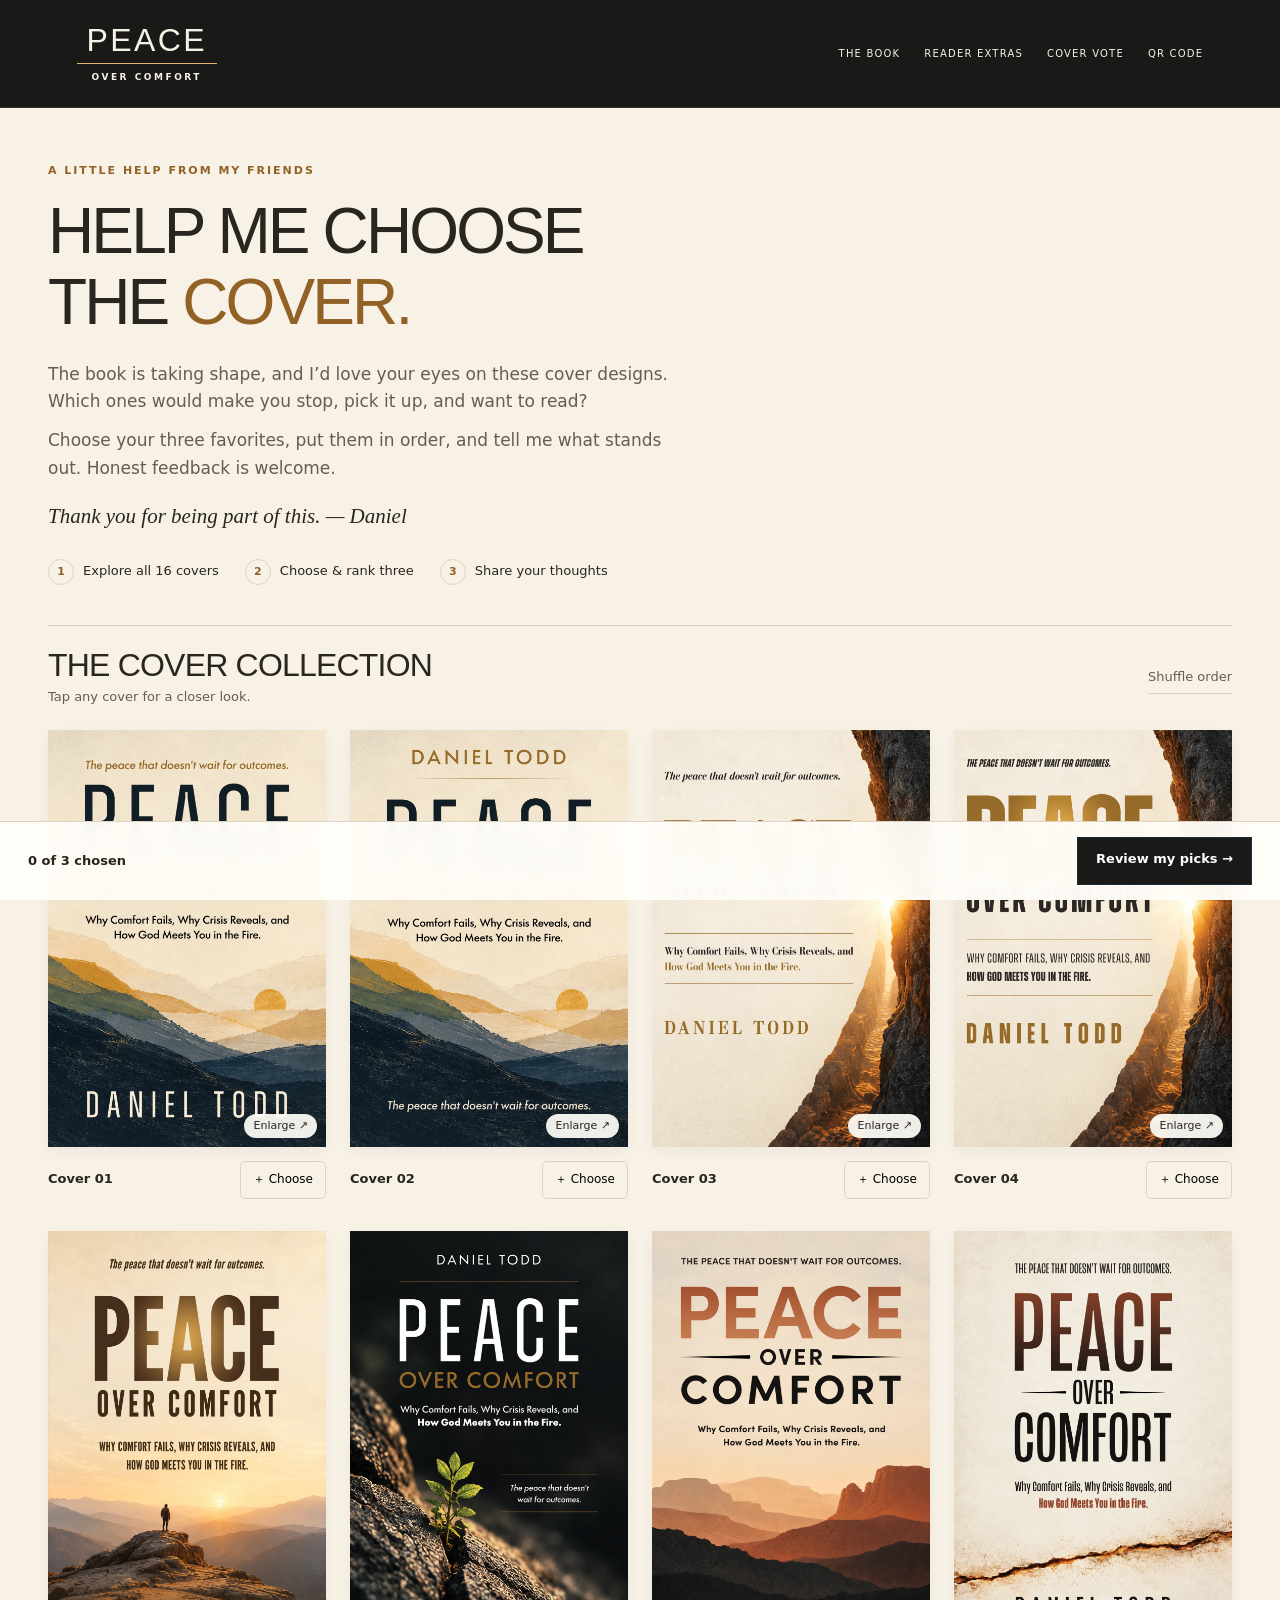
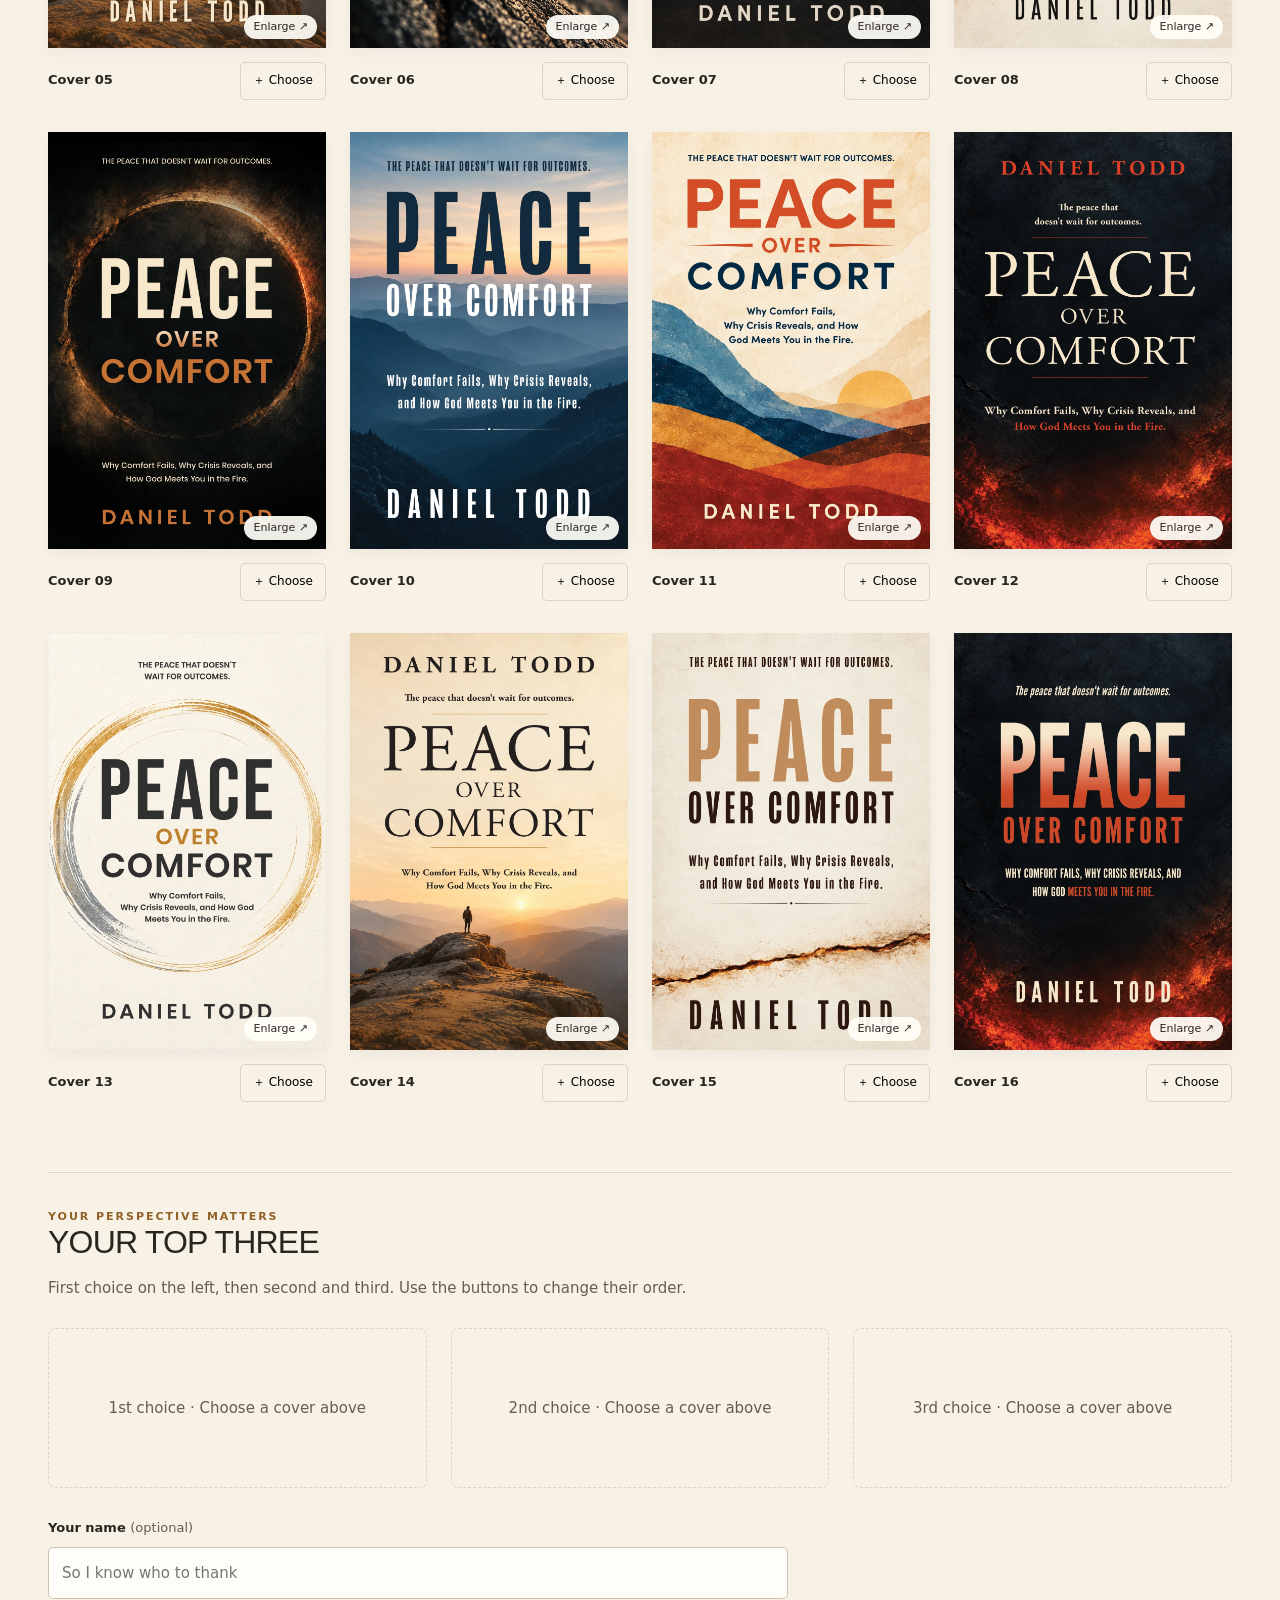
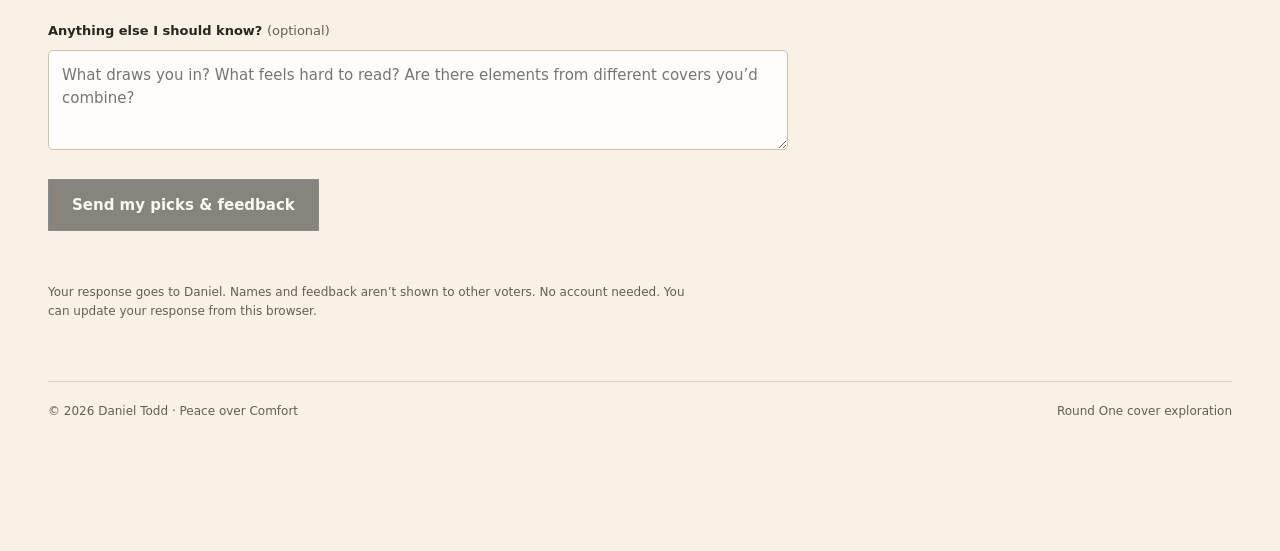
==== commit ed2f40d6: "new design" ====
--- a/covers/index.html
+++ b/covers/index.html
@@ -1,6 +1,6 @@
 <!doctype html><html lang="en"><head><meta charset="utf-8"><meta name="viewport" content="width=device-width,initial-scale=1"><meta name="robots" content="noindex,nofollow"><title>Help choose the cover · Peace over Comfort</title><meta name="description" content="Help Daniel Todd choose the cover of Peace over Comfort. Pick your three favorites and share your feedback."><meta property="og:title" content="Help me choose my book cover"><meta property="og:description" content="16 designs. Your three favorites. Help Daniel Todd choose the cover of Peace over Comfort."><style>
 :root{--paper:#faf6f0;--ink:#2a2420;--muted:#75695f;--ember:#a44825;--line:#e0d6c9;--navy:#182d36}*{box-sizing:border-box}html{scroll-behavior:smooth;scroll-padding-top:25px}body{margin:0;background:var(--paper);color:var(--ink);font:15px/1.6 system-ui,-apple-system,BlinkMacSystemFont,"Segoe UI",sans-serif;padding-bottom:110px}button,input,textarea{font:inherit}button,a,input,textarea{touch-action:manipulation}button{cursor:pointer}button:focus-visible,a:focus-visible,input:focus-visible,textarea:focus-visible{outline:3px solid #b26536;outline-offset:4px}button:disabled{cursor:not-allowed;opacity:.5}a{color:inherit}header{max-width:1280px;margin:auto;padding:25px 28px;display:flex;justify-content:space-between;align-items:center;border-bottom:1px solid var(--line)}.brand{font:22px Georgia,serif;text-decoration:none}.byline{font-size:11px;letter-spacing:.14em;text-transform:uppercase;color:var(--muted)}main{max-width:1280px;margin:auto;padding:0 28px}.intro{max-width:790px;padding:66px 0 44px}.eyebrow{color:var(--ember);font-size:11px;font-weight:700;letter-spacing:.18em;text-transform:uppercase}h1{font:clamp(42px,6vw,68px)/1.06 Georgia,serif;letter-spacing:-.035em;margin:16px 0 22px}h1 em{color:var(--ember);font-weight:normal}.intro p{max-width:650px;font-size:17px;color:var(--muted);margin:12px 0}.intro .signed{font:italic 21px Georgia,serif;color:var(--ink);margin-top:22px}.instructions{display:flex;gap:26px;flex-wrap:wrap;margin-top:30px;font-size:13px}.instructions span{display:flex;gap:9px;align-items:center}.step{display:grid;place-items:center;border:1px solid var(--line);border-radius:50%;width:26px;height:26px;color:var(--ember);font-size:11px}.gallery-head{display:flex;justify-content:space-between;align-items:center;gap:15px;padding:22px 0;border-top:1px solid var(--line)}h2{font:32px/1.2 Georgia,serif;margin:0}.small{font-size:13px;color:var(--muted)}.textbutton{border:0;border-bottom:1px solid var(--line);background:none;padding:5px 0;color:var(--muted);font-size:13px}.grid{display:grid;grid-template-columns:repeat(4,minmax(0,1fr));gap:32px 24px}.card{min-width:0}.art{display:block;width:100%;padding:0;position:relative;border:0;background:#ece5da;aspect-ratio:2/3;overflow:hidden;box-shadow:0 5px 15px #2a24200c}.art img{width:100%;height:100%;object-fit:contain;display:block;transition:transform .25s}.art:hover img{transform:scale(1.025)}.zoom-hint{position:absolute;right:9px;bottom:9px;background:#fffef8ed;border-radius:30px;padding:3px 9px;font-size:11px;color:#2a2420}.badge{position:absolute;top:10px;left:10px;background:var(--navy);color:white;border-radius:50%;width:35px;height:35px;display:grid;place-items:center;font-weight:700;box-shadow:0 1px 8px #0003}.card.selected .art{outline:3px solid var(--navy);outline-offset:4px}.card-foot{display:flex;align-items:center;justify-content:space-between;gap:6px;margin-top:14px}.coverlabel{font-weight:650;font-size:13px;white-space:nowrap}.choose{border:1px solid var(--line);background:transparent;border-radius:5px;padding:7px 12px;font-size:12px;min-height:38px}.choose[aria-pressed=true]{background:var(--navy);border-color:var(--navy);color:white}.review{margin:70px 0 30px;padding-top:35px;border-top:1px solid var(--line)}.review>p{color:var(--muted)}.shortlist{display:grid;grid-template-columns:repeat(3,minmax(0,1fr));gap:24px;margin:28px 0}.pick{border:1px solid var(--line);padding:18px;background:#fffaf3;border-radius:8px}.pick img{display:block;width:100%;max-height:290px;object-fit:contain;margin:12px auto 16px}.pick-head{display:flex;justify-content:space-between;font-weight:700}.rank{color:var(--ember)}.ranktools{display:flex;gap:10px;align-items:center;justify-content:space-between;margin:12px 0}.ranktools button{border:1px solid var(--line);background:none;padding:5px 9px;border-radius:4px;font-size:12px}.empty{border:1px dashed var(--line);border-radius:8px;min-height:160px;display:grid;place-items:center;color:var(--muted);text-align:center}.fields{max-width:740px;margin-top:30px}label{display:block;font-weight:600;font-size:13px;margin-bottom:8px}.optional{font-weight:400;color:var(--muted)}input,textarea{width:100%;background:#fffdf9;border:1px solid #cfc2b1;border-radius:5px;padding:13px;color:var(--ink)}textarea{resize:vertical;min-height:100px;line-height:1.55}.fields>div{margin:22px 0}.primary{background:var(--navy);color:white;border:1px solid var(--navy);padding:13px 23px;border-radius:5px;font-weight:600;min-height:48px}.privacy{max-width:640px;font-size:12px;color:var(--muted);margin-top:14px}.status{color:var(--ember);font-size:14px;min-height:24px}.toast{position:fixed;bottom:104px;left:50%;transform:translateX(-50%);background:var(--navy);color:white;padding:12px 20px;max-width:90%;border-radius:6px;z-index:40;box-shadow:0 4px 20px #0002}.tray{position:fixed;bottom:0;left:0;right:0;background:#fffdf8f5;backdrop-filter:blur(12px);border-top:1px solid var(--line);z-index:30}.tray-inner{max-width:1280px;margin:auto;padding:15px 28px;display:flex;align-items:center;justify-content:space-between;gap:20px}.tray-picks{display:flex;gap:8px;align-items:center}.tray-picks img{width:30px;height:45px;object-fit:contain}.tray-count{font-size:13px;font-weight:700;margin-right:10px}.tray .primary{text-decoration:none;font-size:13px;padding:11px 18px;white-space:nowrap}.thanks{padding:30px;border:1px solid var(--line);background:#fffaf3;max-width:740px;border-radius:8px;margin:30px 0}.thanks h2{margin-bottom:12px}.thanks p{color:var(--muted)}.hidden,[hidden]{display:none!important}.hp{position:absolute;left:-9999px}footer{display:flex;justify-content:space-between;gap:20px;margin:60px 0 20px;border-top:1px solid var(--line);padding-top:20px;color:var(--muted);font-size:12px}dialog{padding:0;border:0;border-radius:8px;background:#faf6f0;max-width:min(94vw,850px);width:850px;max-height:95dvh;overflow:auto;box-shadow:0 20px 100px #0006}dialog::backdrop{background:#151310d9}.modal-top{display:flex;justify-content:space-between;align-items:center;padding:13px 20px;position:sticky;top:0;background:var(--paper);z-index:2}.modal-top button{border:0;background:none;font-size:24px;min-width:40px;min-height:40px}.modal-image{display:block;max-height:72dvh;max-width:100%;width:auto;margin:auto}.modal-bottom{display:flex;justify-content:space-between;align-items:center;gap:12px;padding:16px 20px}.modal-bottom button{min-height:44px}.modal-arrow{border:1px solid var(--line);background:none;border-radius:5px;padding:7px 13px}@media(min-width:1450px){.grid{gap:40px 32px}}@media(max-width:900px){.grid{grid-template-columns:repeat(3,minmax(0,1fr));gap:26px 18px}.shortlist{gap:14px}.pick{padding:12px}}@media(max-width:600px){header{padding:20px}.brand{font-size:20px}.byline{font-size:10px}main{padding:0 20px}.intro{padding:42px 0 32px}.intro p{font-size:16px}.instructions{gap:10px 18px}.instructions span{font-size:12px}.grid{grid-template-columns:repeat(2,minmax(0,1fr));gap:26px 16px}.gallery-head h2{font-size:26px}.gallery-head .small{display:none}.card-foot{align-items:flex-start;flex-direction:column;margin-top:11px}.choose{width:100%;padding:7px 5px}.coverlabel{font-size:12px}.badge{width:29px;height:29px;font-size:12px}.zoom-hint{font-size:10px;padding:2px 7px}.shortlist{grid-template-columns:1fr}.pick{display:grid;grid-template-columns:90px 1fr;column-gap:16px;padding:16px}.pick img{grid-column:1;grid-row:1/5;width:90px;margin:0;align-self:start}.pick-head,.ranktools,.pick label,.pick textarea{grid-column:2}.pick textarea{min-height:90px}.pick .ranktools{flex-wrap:wrap;gap:5px}.tray-inner{padding:12px 20px;gap:10px}.tray-count{font-size:12px;margin-right:3px}.tray-picks{gap:5px}.tray-picks img{width:23px;height:35px}.tray .primary{font-size:12px;padding:10px 13px}.review{margin-top:48px}footer{flex-direction:column;gap:8px}.modal-bottom{padding:12px;gap:6px}.modal-arrow{padding:7px 10px}.modal-bottom .primary{padding:10px 14px;font-size:13px}}@media(prefers-reduced-motion:reduce){html{scroll-behavior:auto}.art img{transition:none}}
-</style><link rel="stylesheet" href="/assets/brand.css"></head><body class="poc-subpage poc-vote"><nav class="poc-global-nav" aria-label="Primary navigation"><a class="poc-wordmark" href="/" aria-label="Peace Over Comfort home"><strong>Peace</strong><i></i><small>Over Comfort</small></a><div class="poc-nav-links"><a href="/covers/round-two">Round Two voting</a></div></nav><header><a class="brand" href="https://peaceovercomfort.com">Peace over Comfort</a><span class="byline">Daniel Todd</span></header><main><section class="intro"><div class="eyebrow">A little help from my friends</div><h1>Help me choose<br>the <em>cover.</em></h1><p>The book is taking shape, and I’d love your eyes on these cover designs. Which ones would make you stop, pick it up, and want to read?</p><p>Choose your three favorites, put them in order, and tell me what stands out. Honest feedback is welcome.</p><p class="signed">Thank you for being part of this. — Daniel</p><div class="instructions"><span><b class="step">1</b>Explore all 16 covers</span><span><b class="step">2</b>Choose &amp; rank three</span><span><b class="step">3</b>Share your thoughts</span></div></section><section aria-labelledby="gallery-title"><div class="gallery-head"><div><h2 id="gallery-title">The cover collection</h2><span class="small">Tap any cover for a closer look.</span></div><button class="textbutton" id="shuffle">Shuffle order</button></div><div class="grid" id="gallery"></div></section><section class="review" id="review" aria-labelledby="review-title"><div class="eyebrow">Your perspective matters</div><h2 id="review-title">Your top three</h2><p>First choice on the left, then second and third. Use the buttons to change their order.</p><div class="shortlist" id="shortlist"></div><form id="feedback-form" class="fields"><div><label for="name">Your name <span class="optional">(optional)</span></label><input id="name" name="name" maxlength="100" autocomplete="name" placeholder="So I know who to thank"></div><div><label for="feedback">Anything else I should know? <span class="optional">(optional)</span></label><textarea id="feedback" maxlength="3000" placeholder="What draws you in? What feels hard to read? Are there elements from different covers you’d combine?"></textarea></div><div class="hp" aria-hidden="true"><label for="website">Website</label><input id="website" tabindex="-1" autocomplete="off"></div><button type="submit" class="primary" id="submit">Send my picks &amp; feedback</button><p class="status" id="status" role="status" aria-live="polite"></p><p class="privacy">Your response goes to Daniel. Names and feedback aren’t shown to other voters. No account needed. You can update your response from this browser.</p></form><div class="thanks" id="thanks" hidden tabindex="-1"><div class="eyebrow">Response received</div><h2>Thank you. This helps.</h2><p id="thanks-picks"></p><p>Your picks and feedback have been saved for Daniel.</p><button class="textbutton" id="edit">Edit my response</button></div></section><footer><span>© 2026 Daniel Todd · Peace over Comfort</span><span>Round One cover exploration</span></footer></main><div class="tray"><div class="tray-inner"><div class="tray-picks" id="tray-picks" aria-live="polite"></div><a class="primary" href="#review" id="review-link">Review my picks →</a></div></div><div class="toast" id="toast" role="status" hidden></div><dialog id="zoom" aria-label="Enlarged cover"><div class="modal-top"><strong id="modal-title"></strong><button id="close-modal" aria-label="Close enlarged cover">×</button></div><img id="modal-image" class="modal-image" alt=""><div class="modal-bottom"><button class="modal-arrow" id="previous" aria-label="Previous cover">←</button><button class="primary" id="modal-select"></button><button class="modal-arrow" id="next" aria-label="Next cover">→</button></div></dialog><noscript><p style="padding:24px">Please enable JavaScript to view the covers and send your choices.</p></noscript><script>
+</style><link rel="stylesheet" href="/assets/brand.css"></head><body class="poc-subpage poc-vote"><nav class="poc-global-nav" aria-label="Primary navigation"><a class="poc-wordmark" href="/" aria-label="Peace Over Comfort home"><strong>Peace</strong><i></i><small>Over Comfort</small></a><div class="poc-nav-links"><a href="/">The book</a><a href="/welcome">Reader extras</a><a href="/covers/round-two">Cover vote</a><a href="/qr-code">QR code</a></div></nav><header><a class="brand" href="https://peaceovercomfort.com">Peace over Comfort</a><span class="byline">Daniel Todd</span></header><main><section class="intro"><div class="eyebrow">A little help from my friends</div><h1>Help me choose<br>the <em>cover.</em></h1><p>The book is taking shape, and I’d love your eyes on these cover designs. Which ones would make you stop, pick it up, and want to read?</p><p>Choose your three favorites, put them in order, and tell me what stands out. Honest feedback is welcome.</p><p class="signed">Thank you for being part of this. — Daniel</p><div class="instructions"><span><b class="step">1</b>Explore all 16 covers</span><span><b class="step">2</b>Choose &amp; rank three</span><span><b class="step">3</b>Share your thoughts</span></div></section><section aria-labelledby="gallery-title"><div class="gallery-head"><div><h2 id="gallery-title">The cover collection</h2><span class="small">Tap any cover for a closer look.</span></div><button class="textbutton" id="shuffle">Shuffle order</button></div><div class="grid" id="gallery"></div></section><section class="review" id="review" aria-labelledby="review-title"><div class="eyebrow">Your perspective matters</div><h2 id="review-title">Your top three</h2><p>First choice on the left, then second and third. Use the buttons to change their order.</p><div class="shortlist" id="shortlist"></div><form id="feedback-form" class="fields"><div><label for="name">Your name <span class="optional">(optional)</span></label><input id="name" name="name" maxlength="100" autocomplete="name" placeholder="So I know who to thank"></div><div><label for="feedback">Anything else I should know? <span class="optional">(optional)</span></label><textarea id="feedback" maxlength="3000" placeholder="What draws you in? What feels hard to read? Are there elements from different covers you’d combine?"></textarea></div><div class="hp" aria-hidden="true"><label for="website">Website</label><input id="website" tabindex="-1" autocomplete="off"></div><button type="submit" class="primary" id="submit">Send my picks &amp; feedback</button><p class="status" id="status" role="status" aria-live="polite"></p><p class="privacy">Your response goes to Daniel. Names and feedback aren’t shown to other voters. No account needed. You can update your response from this browser.</p></form><div class="thanks" id="thanks" hidden tabindex="-1"><div class="eyebrow">Response received</div><h2>Thank you. This helps.</h2><p id="thanks-picks"></p><p>Your picks and feedback have been saved for Daniel.</p><button class="textbutton" id="edit">Edit my response</button></div></section><footer><span>© 2026 Daniel Todd · Peace over Comfort</span><span>Round One cover exploration</span></footer></main><div class="tray"><div class="tray-inner"><div class="tray-picks" id="tray-picks" aria-live="polite"></div><a class="primary" href="#review" id="review-link">Review my picks →</a></div></div><div class="toast" id="toast" role="status" hidden></div><dialog id="zoom" aria-label="Enlarged cover"><div class="modal-top"><strong id="modal-title"></strong><button id="close-modal" aria-label="Close enlarged cover">×</button></div><img id="modal-image" class="modal-image" alt=""><div class="modal-bottom"><button class="modal-arrow" id="previous" aria-label="Previous cover">←</button><button class="primary" id="modal-select"></button><button class="modal-arrow" id="next" aria-label="Next cover">→</button></div></dialog><noscript><p style="padding:24px">Please enable JavaScript to view the covers and send your choices.</p></noscript><script>
 (()=>{'use strict';const BASE=location.pathname.startsWith('/covers')?'/covers':'';const key='poc-cover-vote-2026-v1';const uuid=()=>{const b=crypto.getRandomValues(new Uint8Array(16));b[6]=(b[6]&15)|64;b[8]=(b[8]&63)|128;const h=Array.from(b,n=>n.toString(16).padStart(2,'0')).join('');return h.slice(0,8)+'-'+h.slice(8,12)+'-'+h.slice(12,16)+'-'+h.slice(16,20)+'-'+h.slice(20)};const $=id=>document.getElementById(id);const asset=n=>BASE+'/cover-assets/cover-'+n+'.webp';let state;try{state=JSON.parse(localStorage.getItem(key)||'null')}catch{}if(!state||!Array.isArray(state.picks))state={picks:[],notes:{},name:'',feedback:'',voterId:uuid(),submitted:false};state.picks=[...new Set(state.picks.filter(n=>Number.isInteger(n)&&n>=1&&n<=16))].slice(0,3);state.notes=state.notes||{};state.voterId=state.voterId||uuid();let order=Array.from({length:16},(_,i)=>i+1),active=1,toastTimer;const ranks=['1st','2nd','3rd'];const save=()=>{try{localStorage.setItem(key,JSON.stringify(state))}catch{}};const el=(tag,cls,text)=>{const e=document.createElement(tag);if(cls)e.className=cls;if(text!==undefined)e.textContent=text;return e};function notify(text){$('toast').textContent=text;$('toast').hidden=false;clearTimeout(toastTimer);toastTimer=setTimeout(()=>$('toast').hidden=true,3500)}function dirty(){state.submitted=false;$('feedback-form').hidden=false;$('thanks').hidden=true;save()}
 function choose(n){if(state.submitted)dirty();const i=state.picks.indexOf(n);if(i>=0)state.picks.splice(i,1);else if(state.picks.length<3)state.picks.push(n);else{notify('You have three picks. Remove one to choose another.');return}dirty();render();}
 function show(n){active=n;renderModal();$('zoom').showModal()}
--- a/assets/brand.css
+++ b/assets/brand.css
@@ -106,10 +106,81 @@
   .poc-wordmark strong { font-size: 27px; }
   .poc-wordmark small { font-size: 7px; letter-spacing: .3em; }
   .poc-nav-links { gap: 14px; }
-  .poc-nav-links a:not(:last-child) { display: none; }
+  .poc-nav-links a:not(:last-child) { display: inline-block; }
   body.qr-page main { grid-template-columns: 1fr; padding-top: 62px; }
   body.qr-page .qr-intro { text-align: center; }
   body.qr-page .notes { grid-template-columns: 1fr; }
   body.welcome-page .head { min-height: 570px; }
   body.welcome-page footer { align-items: center; flex-direction: column; gap: 10px; }
 }
+
+/* Shared mountain editorial system. Intentionally last: neutralize legacy page themes. */
+:root{color-scheme:light;--poc-paper:#f7f1e6;--poc-ink:#29251f;--poc-muted:#655d52;--poc-gold:#916126;--poc-deep:#191a18;--poc-line:#ded3c1;--poc-amber:#e3b36e}
+body{--bg:var(--poc-paper);--paper:var(--poc-paper);--ink:var(--poc-ink);--muted:var(--poc-muted);--line:var(--poc-line);--ember:var(--poc-gold);--gold:var(--poc-gold);--deep:var(--poc-deep);--card:#fffdf7;--raise:#eee5d7;color-scheme:light}
+*,*::before,*::after{box-sizing:border-box}
+html{scroll-padding-top:24px}a,button,input,textarea,select{-webkit-tap-highlight-color:transparent}a:focus-visible,button:focus-visible,input:focus-visible,textarea:focus-visible,select:focus-visible{outline:3px solid var(--poc-gold);outline-offset:5px}
+[hidden]{display:none!important}
+.poc-global-nav,.site-nav,.mountain-nav{min-height:96px!important;background:var(--poc-deep)!important;color:var(--poc-paper)!important;border-bottom:1px solid #ffffff18!important;padding:24px clamp(22px,6vw,88px)!important;display:flex;align-items:center;justify-content:space-between;gap:32px}
+.poc-wordmark{flex-shrink:0;width:140px;gap:7px;grid-template-rows:auto 1px auto}
+.poc-wordmark strong{font:500 32px/1 var(--poc-display);letter-spacing:.075em}
+.poc-wordmark i{background:var(--poc-amber)}
+.poc-wordmark small{font:600 9px/1.35 var(--poc-body);letter-spacing:.28em}
+.poc-nav-links,.round-nav,.mountain-nav nav{display:flex;gap:24px;align-items:center;justify-content:flex-end;flex-wrap:wrap}
+.poc-nav-links a,.round-nav a,.mountain-nav nav a{display:inline-block!important;color:var(--poc-paper)!important;text-decoration:none;font:500 10px/1.5 var(--poc-body)!important;letter-spacing:.12em!important;text-transform:uppercase;padding:8px 0}
+.poc-nav-links a:hover,.round-nav a:hover,.mountain-nav nav a:hover,.poc-nav-links a[aria-current=page],.round-nav a[aria-current=page],.mountain-nav nav a[aria-current=page]{color:var(--poc-amber)!important}
+.round-label{display:none}
+body.poc-subpage::before{display:none}
+body.poc-subpage h1,body.poc-subpage h2,body.poc-subpage h3{line-height:1.12;letter-spacing:-.025em}
+.poc-outline{display:inline-flex;align-items:center;justify-content:center;gap:24px;min-height:50px;padding:14px 22px;color:var(--poc-amber);border:1px solid var(--poc-amber);font:600 11px/1.5 var(--poc-body);letter-spacing:.12em;text-transform:uppercase;text-decoration:none;margin-top:26px}
+.poc-outline:hover{background:var(--poc-amber);color:var(--poc-deep)}
+.poc-horizon{height:clamp(150px,19vw,270px);background:linear-gradient(var(--poc-deep),transparent 35%),url('/assets/mountain-horizon.png') center 70%/cover no-repeat;background-color:var(--poc-deep)}
+body.welcome-page .head{min-height:0;padding:62px 24px 28px;background:var(--poc-deep);color:var(--poc-paper)}
+body.welcome-page .head .eyebrow{color:var(--poc-amber);margin-bottom:28px;font-size:11px}
+body.welcome-page .head h1.welcome-wordmark{display:grid;grid-template-columns:minmax(0,1fr);gap:16px;width:min(460px,85vw);max-width:100%;margin:0;text-transform:uppercase;letter-spacing:normal;line-height:1;text-wrap:nowrap}
+.welcome-wordmark .wm-peace{display:block;font:500 clamp(72px,10vw,116px)/1.05 var(--poc-display);letter-spacing:.075em;padding-left:.075em}
+.welcome-wordmark .wm-rule{height:1px;width:100%;background:var(--poc-amber)}
+.welcome-wordmark .wm-over{display:block;font:600 clamp(13px,2vw,20px)/1.4 var(--poc-body);letter-spacing:.34em;padding-left:.34em;white-space:nowrap}
+body.welcome-page .subtitle{max-width:750px;margin-top:30px;color:var(--poc-paper);font:400 clamp(21px,2.2vw,29px)/1.5 var(--poc-soft);text-wrap:balance}
+body.welcome-page .thanks{margin-top:20px;color:#d8d0c3;font:400 15px/1.7 var(--poc-body)}
+body.welcome-page section{max-width:1100px;padding:64px clamp(22px,5vw,64px)}
+body.welcome-page h2{font:400 clamp(32px,4vw,48px)/1.2 var(--poc-soft);text-transform:none;letter-spacing:-.025em}
+body.welcome-page .intro{font-size:16px;line-height:1.85}
+body.welcome-page .play-all{min-height:50px;padding:15px 22px;font:600 12px/1.5 var(--poc-body);background:var(--poc-deep);color:var(--poc-paper)}
+body.welcome-page ol.tracks{margin-top:34px}
+body.welcome-page ol.tracks a{min-height:80px;padding:18px 12px;gap:5px 16px}
+body.welcome-page .t-title{font:500 clamp(20px,2vw,25px)/1.25 var(--poc-display);letter-spacing:0}
+body.welcome-page .t-verse{font-size:13px;line-height:1.5}
+body.welcome-page .t-style,body.welcome-page .t-listen{color:var(--poc-muted);font-size:12px;line-height:1.5}
+body.welcome-page .coming div{background:#fffcf5;border:1px solid var(--poc-line);padding:25px}
+body.qr-page main{padding-top:64px;padding-bottom:60px;gap:50px 70px}
+body.qr-page .qr-intro h1{font:500 clamp(48px,6vw,76px)/1.1 var(--poc-display);letter-spacing:-.03em}
+body.qr-page .lede{font:400 clamp(20px,2vw,25px)/1.55 var(--poc-soft)}
+body.qr-page .qr-panel{box-shadow:none;background:#fffdf7;padding:30px;border:1px solid var(--poc-line)}
+body.qr-page .btn{min-height:80px;line-height:1.5}
+body.qr-page .notes{gap:24px;grid-template-columns:repeat(3,minmax(0,1fr))}
+body.qr-page .notes h2{grid-column:1/-1;margin:0}
+body.qr-page .notes p{font-size:14px;line-height:1.8}
+body.qr-page::after{content:'';display:block;height:140px;background:linear-gradient(var(--poc-deep),transparent 40%),url('/assets/mountain-horizon.png') center 72%/cover}
+body.round-two-page .intro{min-height:0;padding:62px 24px 58px;background:var(--poc-deep);color:var(--poc-paper)}
+body.round-two-page .intro h1{font:500 clamp(42px,5.5vw,76px)/1.12 var(--poc-display);max-width:850px}
+body.round-two-page .intro .eyebrow,body.round-two-page .intro .from-daniel span{color:var(--poc-amber)}
+body.round-two-page .lede{font:400 clamp(18px,1.8vw,23px)/1.6 var(--poc-soft);color:#ded6c9;margin-top:24px;max-width:760px}
+body.round-two-page .from-daniel{color:#ded6c9;margin-top:18px}
+body.round-two-page .begin{margin-top:24px;color:var(--poc-amber)}
+body.round-two-page .cover-section,body.round-two-page .feedback{padding-top:68px;padding-bottom:68px}
+body.round-two-page .cover-grid{max-width:1120px}
+body.round-two-page .section-heading{max-width:1120px;margin-bottom:38px}
+body.round-two-page .section-heading h2,body.round-two-page .thanks h2{font-size:clamp(32px,4vw,50px);line-height:1.15}
+body.round-two-page .zoom{background:#191a18e8;min-height:44px}
+body.round-two-page .feedback .step,body.round-two-page .chosen-summary strong{color:var(--poc-amber)}
+body.round-two-page .feedback .section-heading>p{color:#ded6c9}
+body.poc-vote main{max-width:1240px}
+body.poc-vote .intro{background:none;padding-top:54px;padding-bottom:40px}
+body.poc-vote .intro h1{font:500 clamp(42px,5vw,70px)/1.12 var(--poc-display)}
+body.poc-vote .intro h1 em{font-style:normal;color:var(--poc-gold)}
+body.poc-vote .privacy{color:var(--poc-muted);line-height:1.6}
+body .review-hero h1{line-height:1.08;font-size:clamp(48px,6vw,88px)}
+.review-hero{min-height:0;padding-top:64px;padding-bottom:64px;background:var(--poc-paper)}
+.jumpbar{background:var(--poc-deep)}
+@media(max-width:760px){.poc-global-nav,.site-nav,.mountain-nav{min-height:90px!important;padding:20px!important;align-items:flex-start;gap:20px}.poc-wordmark{width:115px}.poc-wordmark strong{font-size:27px}.poc-wordmark small{font-size:7px}.poc-nav-links,.round-nav,.mountain-nav nav{gap:6px 16px;max-width:220px}.poc-nav-links a,.round-nav a,.mountain-nav nav a{font-size:9px!important;padding:5px 0}.welcome-wordmark .wm-over{letter-spacing:.28em;padding-left:.28em}body.welcome-page .head{padding-top:44px}body.welcome-page .head h1.welcome-wordmark{width:min(340px,82vw);gap:12px}body.welcome-page .subtitle{max-width:520px;font-size:22px}body.welcome-page section{padding:46px 22px}body.welcome-page ol.tracks a{grid-template-columns:24px minmax(0,1fr) auto;gap:5px 10px}body.welcome-page .t-style{max-width:85px;text-align:right}body.qr-page main{padding:46px 22px;gap:34px}body.qr-page .qr-panel{padding:24px 18px}body.qr-page .notes{grid-template-columns:1fr;gap:16px}body.round-two-page .intro{padding:44px 22px}body.round-two-page .cover-section,body.round-two-page .feedback{padding:46px 22px}.poc-horizon{height:160px}}
+@media(prefers-reduced-motion:reduce){html{scroll-behavior:auto}*,*::before,*::after{transition:none!important;animation:none!important}}
